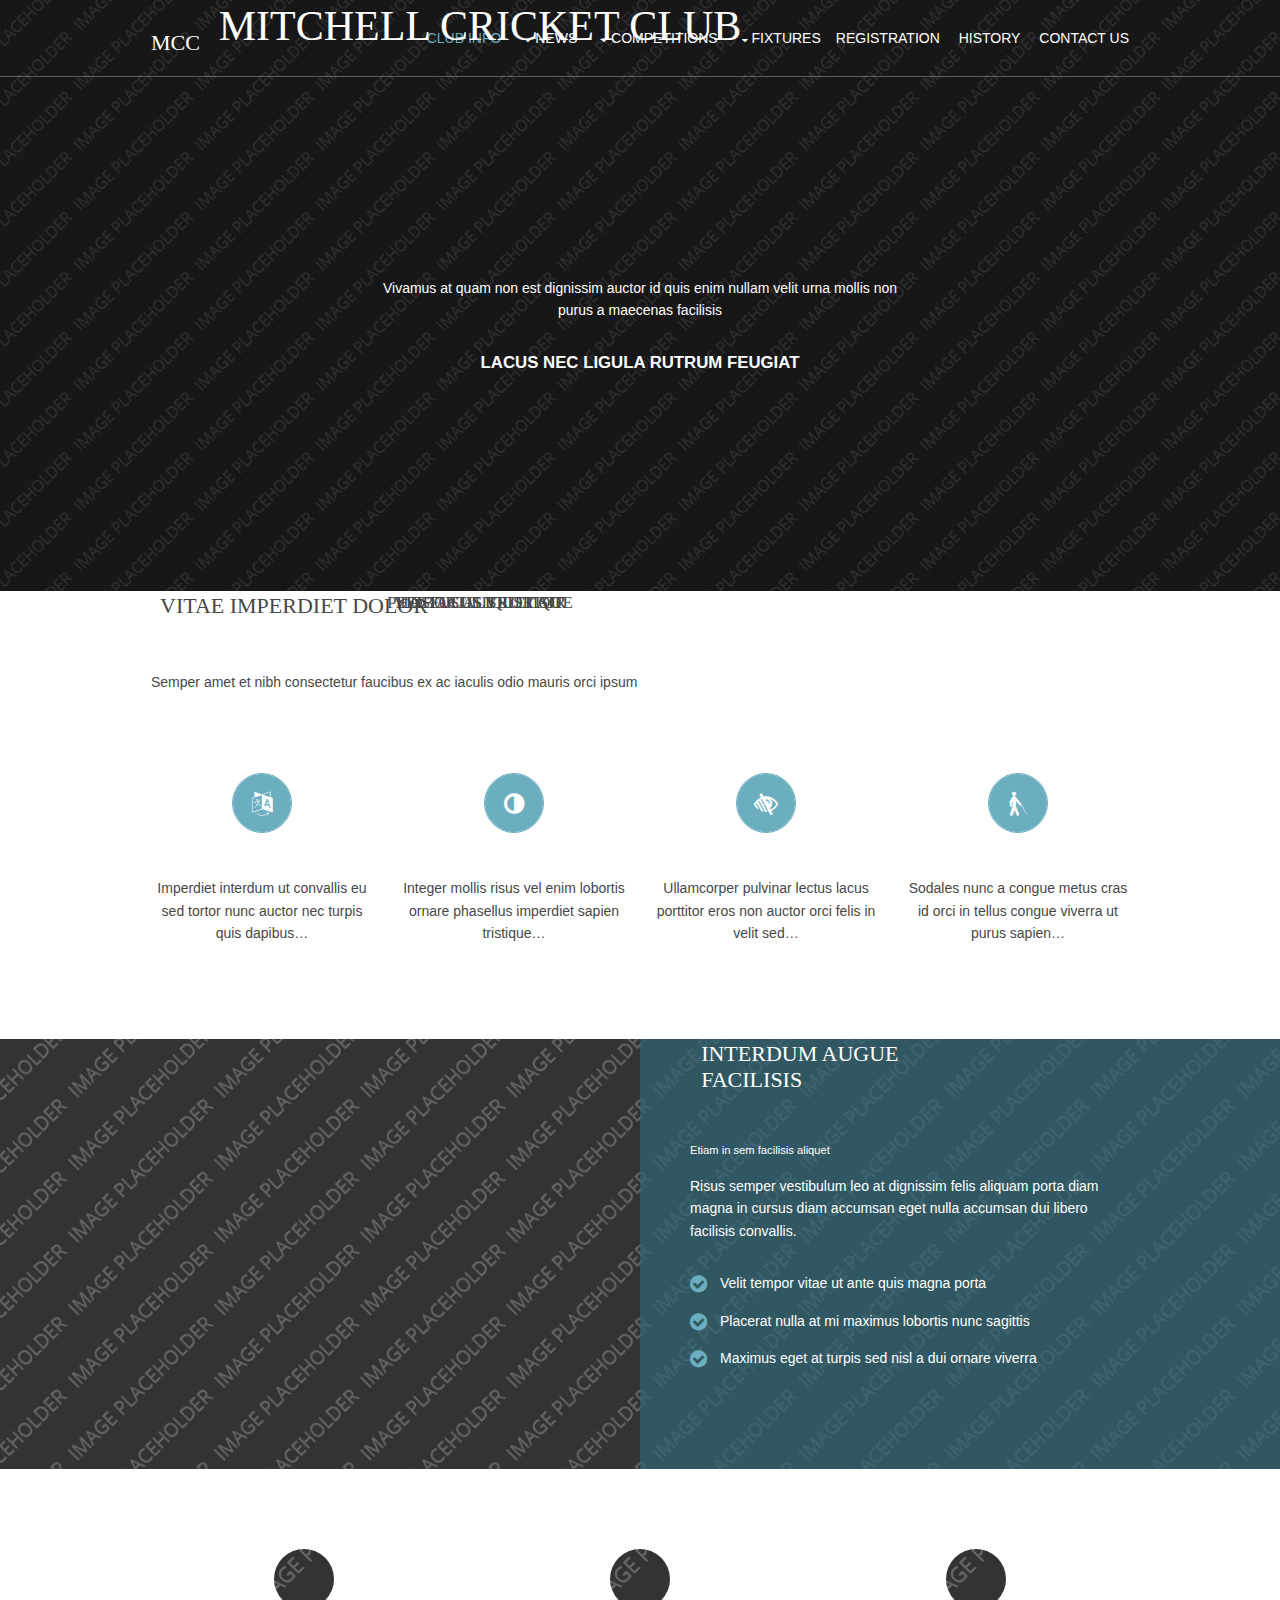
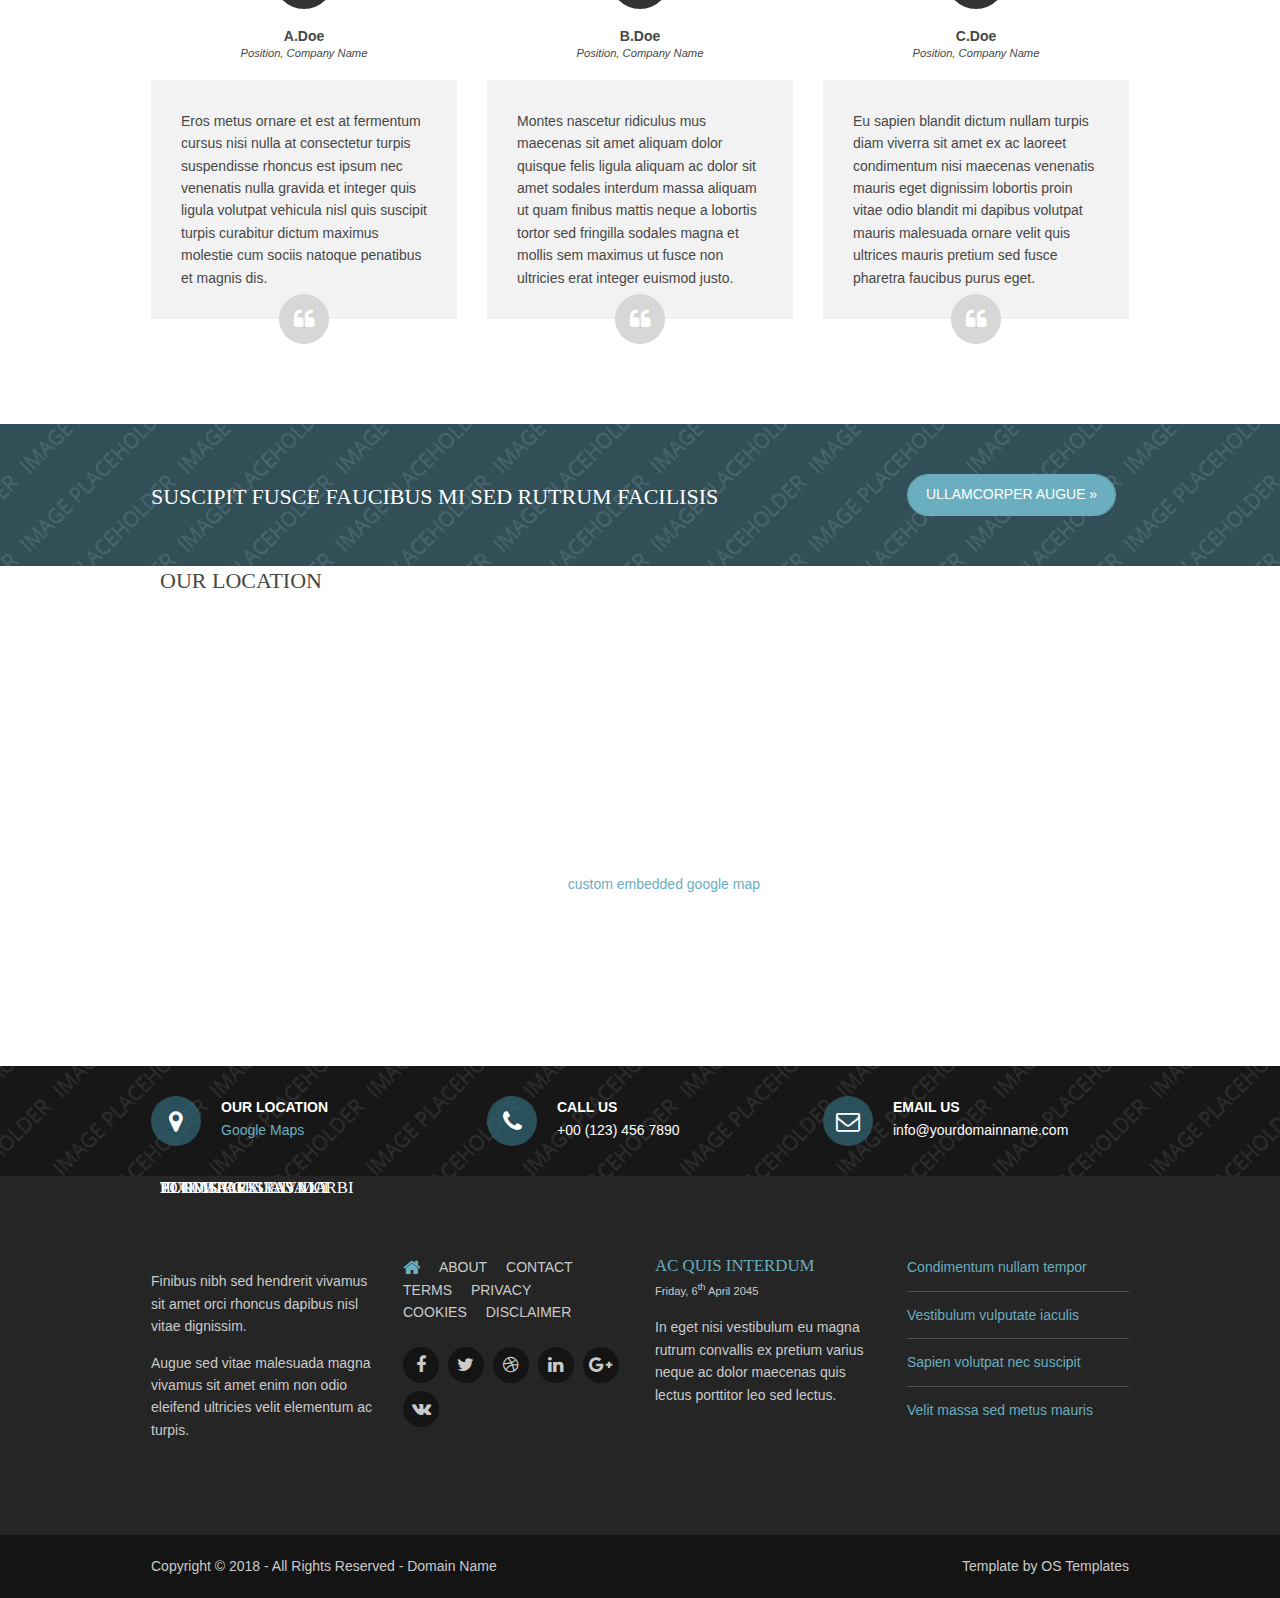
==== pcomspace/index.html @ 6255d046 "First Commit" ====
<!DOCTYPE html>
<!--
Template Name: Pcomspace
Author: <a href="https://www.os-templates.com/">OS Templates</a>
Author URI: https://www.os-templates.com/
Licence: Free to use under our free template licence terms
Licence URI: https://www.os-templates.com/template-terms
-->
<html>
<head>
<title>Pcomspace</title>
<meta charset="utf-8">
<meta name="viewport" content="width=device-width, initial-scale=1.0, maximum-scale=1.0, user-scalable=no">
<link href="layout/styles/layout.css" rel="stylesheet" type="text/css" media="all">
</head>
<body id="top">
<!-- ################################################################################################ --> 
<!-- ################################################################################################ --> 
<!-- ################################################################################################ --> 
<!-- Top Background Image Wrapper -->


<div class="bgded overlay" style="background-image:url('images/demo/backgrounds/01.png');"> 
  <!-- ################################################################################################ -->
  <div class="wrapper row1">
    <header id="header" class="hoc clear"> 
      <!-- ################################################################################################ -->
      <div id="logo" class="fl_left">
        <h1><a href="index.html">MCC</a></h1>
      </div>
      <nav id="mainav" class="fl_right">
        <ul class="clear">
          <li class="active"><a href="index.html">Club Info</a></li>

          <li><a class="drop" href="#">News</a>
            <ul>
              <li><a href="#">News</a></li>
              <li><a href="#">Events</a></li>
            </ul>
          </li>
          <li><a class="drop" href="#">Competitions</a>
            <ul>
              <li><a class="drop" href="#">Juniors</a>
                <ul>
                  <li><a href="#">Juniors Information</a></li>
                  <li><a href="#">Juniors 2022/2023</a></li>
                  <li><a href="#">Newsletters</a></li>
                </ul>
              </li>
              <li><a href="#">Seniors</a></li>
              <li><a href="#">Veterans</a></li>

            </ul>
          </li>
          <li><a class="drop" href="#">Fixtures</a>
            <ul>
              <li><a href="#">Juniors</a></li>
              <li><a href="#">Seniors</a></li>
              <li><a href="#">Veterans</a></li>
            </ul>          
          <li><a href="#">Registration</a></li>
          <li><a href="#">History</a></li>
          <li><a href="#">Contact Us</a></li>
        </ul>
      </nav>
      <!-- ################################################################################################ --> 
    </header>
  </div>
  <!-- ################################################################################################ --> 
  <!-- ################################################################################################ --> 
  <!-- ################################################################################################ -->
  <div id="pageintro" class="hoc clear">
    <article> 
      <!-- ################################################################################################ -->
      <h3 class="heading">Mitchell Cricket Club</h3>
      <p>Vivamus at quam non est dignissim auctor id quis enim nullam velit urna mollis non purus a maecenas facilisis</p>
      <p class="font-x1 uppercase bold">Lacus nec ligula rutrum feugiat</p>
      <!-- ################################################################################################ --> 
    </article>
  </div>
  <!-- ################################################################################################ --> 
</div>
<!-- End Top Background Image Wrapper --> 
<!-- ################################################################################################ --> 
<!-- ################################################################################################ --> 
<!-- ################################################################################################ -->
<div class="wrapper row3">
  <main class="hoc container clear"> 
    <!-- main body --> 
    <!-- ################################################################################################ -->
    <div class="sectiontitle">
      <h6 class="heading">Vitae imperdiet dolor</h6>
      <p>Semper amet et nibh consectetur faucibus ex ac iaculis odio mauris orci ipsum</p>
    </div>
    <ul class="nospace group center">
      <li class="one_quarter first">
        <article><a href="#"><i class="icon btmspace-30 fa fa-language"></i></a>
          <h6 class="heading font-x1">Vel iaculis tortor</h6>
          <p>Imperdiet interdum ut convallis eu sed tortor nunc auctor nec turpis quis dapibus&hellip;</p>
        </article>
      </li>
      <li class="one_quarter">
        <article><a href="#"><i class="icon btmspace-30 fa fa-adjust"></i></a>
          <h6 class="heading font-x1">Phasellus tristique</h6>
          <p>Integer mollis risus vel enim lobortis ornare phasellus imperdiet sapien tristique&hellip;</p>
        </article>
      </li>
      <li class="one_quarter">
        <article><a href="#"><i class="icon btmspace-30 fa fa-low-vision"></i></a>
          <h6 class="heading font-x1">Lobortis velit ac</h6>
          <p>Ullamcorper pulvinar lectus lacus porttitor eros non auctor orci felis in velit sed&hellip;</p>
        </article>
      </li>
      <li class="one_quarter">
        <article><a href="#"><i class="icon btmspace-30 fa fa-blind"></i></a>
          <h6 class="heading font-x1">Lectus aliquet sit</h6>
          <p>Sodales nunc a congue metus cras id orci in tellus congue viverra ut purus sapien&hellip;</p>
        </article>
      </li>
    </ul>
    <!-- ################################################################################################ --> 
    <!-- / main body -->
    <div class="clear"></div>
  </main>
</div>
<!-- ################################################################################################ --> 
<!-- ################################################################################################ --> 
<!-- ################################################################################################ -->
<div class="wrapper bgded" style="background-image:url('images/demo/backgrounds/02.png');">
  <div class="hoc split clear">
    <section> 
      <!-- ################################################################################################ -->
      <p class="nospace font-xs">Etiam in sem facilisis aliquet</p>
      <h6 class="heading">Interdum augue facilisis</h6>
      <p class="btmspace-30">Risus semper vestibulum leo at dignissim felis aliquam porta diam magna in cursus diam accumsan eget nulla accumsan dui libero facilisis convallis.</p>
      <ul class="fa-ul">
        <li><i class="fa-li fa fa-check-circle"></i> Velit tempor vitae ut ante quis magna porta</li>
        <li><i class="fa-li fa fa-check-circle"></i> Placerat nulla at mi maximus lobortis nunc sagittis</li>
        <li><i class="fa-li fa fa-check-circle"></i> Maximus eget at turpis sed nisl a dui ornare viverra</li>
      </ul>
      <!-- ################################################################################################ --> 
    </section>
  </div>
</div>
<!-- ################################################################################################ --> 
<!-- ################################################################################################ --> 
<!-- ################################################################################################ -->
<div class="wrapper row3">
  <div class="hoc container clear"> 
    <!-- ################################################################################################ -->
    <ul id="testimonials" class="nospace group">
      <li class="one_third first">
        <figure><img class="circle" src="images/demo/60x60.png" alt="">
          <figcaption><strong>A.Doe</strong><br>
            <em>Position, Company Name</em></figcaption>
        </figure>
        <blockquote>Eros metus ornare et est at fermentum cursus nisi nulla at consectetur turpis suspendisse rhoncus est ipsum nec venenatis nulla gravida et integer quis ligula volutpat vehicula nisl quis suscipit turpis curabitur dictum maximus molestie cum sociis natoque penatibus et magnis dis.</blockquote>
      </li>
      <li class="one_third">
        <figure><img class="circle" src="images/demo/60x60.png" alt="">
          <figcaption><strong>B.Doe</strong><br>
            <em>Position, Company Name</em></figcaption>
        </figure>
        <blockquote>Montes nascetur ridiculus mus maecenas sit amet aliquam dolor quisque felis ligula aliquam ac dolor sit amet sodales interdum massa aliquam ut quam finibus mattis neque a lobortis tortor sed fringilla sodales magna et mollis sem maximus ut fusce non ultricies erat integer euismod justo.</blockquote>
      </li>
      <li class="one_third">
        <figure><img class="circle" src="images/demo/60x60.png" alt="">
          <figcaption><strong>C.Doe</strong><br>
            <em>Position, Company Name</em></figcaption>
        </figure>
        <blockquote>Eu sapien blandit dictum nullam turpis diam viverra sit amet ex ac laoreet condimentum nisi maecenas venenatis mauris eget dignissim lobortis proin vitae odio blandit mi dapibus volutpat mauris malesuada ornare velit quis ultrices mauris pretium sed fusce pharetra faucibus purus eget.</blockquote>
      </li>
    </ul>
    <!-- ################################################################################################ --> 
  </div>
</div>
<!-- ################################################################################################ --> 
<!-- ################################################################################################ --> 
<!-- ################################################################################################ -->
<div class="wrapper coloured overlay bgded" style="background-image:url('images/demo/backgrounds/03.png');">
  <article class="hoc cta clear"> 
    <!-- ################################################################################################ -->
    <h6 class="three_quarter first">Suscipit fusce faucibus mi sed rutrum facilisis</h6>
    <footer class="one_quarter"><a class="btn" href="#">Ullamcorper augue &raquo;</a></footer>
    <!-- ################################################################################################ --> 
  </article>
</div>
<!-- ################################################################################################ --> 
<!-- ################################################################################################ --> 
<!-- ################################################################################################ -->
<div class="wrapper row3">
  <h6 class="heading">Our Location</h6>
  <div class="mapouter"><div class="gmap_canvas"><iframe width="600" height="300" id="gmap_canvas" src="https://maps.google.com/maps?q=20%20exhibition%20walk,%20clayton&t=&z=13&ie=UTF8&iwloc=&output=embed" frameborder="0" scrolling="no" marginheight="0" marginwidth="0"></iframe><a href="https://123movies-to.org"></a><br><style>.mapouter{position:relative;text-align:right;height:500px;width:600px;}</style><a href="https://www.embedgooglemap.net">custom embedded google map</a><style>.gmap_canvas {overflow:hidden;background:none!important;height:500px;width:600px;}</style></div></div>
</div>
<!-- ################################################################################################ --> 
<!-- ################################################################################################ --> 
<!-- ################################################################################################ -->
<div class="wrapper overlay bgded" style="background-image:url('images/demo/backgrounds/04.png');">
  <div id="ctdetails" class="hoc clear"> 
    <!-- ################################################################################################ -->
    <ul class="nospace group">
      <li class="one_third first"><i class="fa fa-map-marker"></i>
        <p>Our Location</p>
        <p><a href="#">Google Maps</a></p>
      </li>
      <li class="one_third"><i class="fa fa-phone"></i>
        <p>Call us</p>
        <p>+00 (123) 456 7890</p>
      </li>
      <li class="one_third"><i class="fa fa-envelope-o"></i>
        <p>Email us</p>
        <p>info@yourdomainname.com</p>
      </li>
    </ul>
    <!-- ################################################################################################ --> 
  </div>
</div>
<!-- ################################################################################################ --> 
<!-- ################################################################################################ --> 
<!-- ################################################################################################ -->
<div class="wrapper row4">
  <footer id="footer" class="hoc clear"> 
    <!-- ################################################################################################ -->
    <div class="one_quarter first">
      <h6 class="heading">Pcomspace</h6>
      <p>Finibus nibh sed hendrerit vivamus sit amet orci rhoncus dapibus nisl vitae dignissim.</p>
      <p>Augue sed vitae malesuada magna vivamus sit amet enim non odio eleifend ultricies velit elementum ac turpis.</p>
    </div>
    <div class="one_quarter">
      <h6 class="heading">Turpis egestas morbi</h6>
      <nav>
        <ul class="nospace">
          <li><a href="#"><i class="fa fa-lg fa-home"></i></a></li>
          <li><a href="#">About</a></li>
          <li><a href="#">Contact</a></li>
          <li><a href="#">Terms</a></li>
          <li><a href="#">Privacy</a></li>
          <li><a href="#">Cookies</a></li>
          <li><a href="#">Disclaimer</a></li>
        </ul>
      </nav>
      <ul class="faico clear">
        <li><a class="faicon-facebook" href="#"><i class="fa fa-facebook"></i></a></li>
        <li><a class="faicon-twitter" href="#"><i class="fa fa-twitter"></i></a></li>
        <li><a class="faicon-dribble" href="#"><i class="fa fa-dribbble"></i></a></li>
        <li><a class="faicon-linkedin" href="#"><i class="fa fa-linkedin"></i></a></li>
        <li><a class="faicon-google-plus" href="#"><i class="fa fa-google-plus"></i></a></li>
        <li><a class="faicon-vk" href="#"><i class="fa fa-vk"></i></a></li>
      </ul>
    </div>
    <div class="one_quarter">
      <h6 class="heading">Elit malesuada ut</h6>
      <article>
        <h2 class="nospace font-x1"><a href="#">Ac quis interdum</a></h2>
        <time class="font-xs" datetime="2045-04-06">Friday, 6<sup>th</sup> April 2045</time>
        <p>In eget nisi vestibulum eu magna rutrum convallis ex pretium varius neque ac dolor maecenas quis lectus porttitor leo sed lectus.</p>
      </article>
    </div>
    <div class="one_quarter">
      <h6 class="heading">Id tortor gravida</h6>
      <ul class="nospace linklist">
        <li><a href="#">Condimentum nullam tempor</a></li>
        <li><a href="#">Vestibulum vulputate iaculis</a></li>
        <li><a href="#">Sapien volutpat nec suscipit</a></li>
        <li><a href="#">Velit massa sed metus mauris</a></li>
      </ul>
    </div>
    <!-- ################################################################################################ --> 
  </footer>
</div>
<!-- ################################################################################################ --> 
<!-- ################################################################################################ --> 
<!-- ################################################################################################ -->
<div class="wrapper row5">
  <div id="copyright" class="hoc clear"> 
    <!-- ################################################################################################ -->
    <p class="fl_left">Copyright &copy; 2018 - All Rights Reserved - <a href="#">Domain Name</a></p>
    <p class="fl_right">Template by <a target="_blank" href="https://www.os-templates.com/" title="Free Website Templates">OS Templates</a></p>
    <!-- ################################################################################################ --> 
  </div>
</div>
<!-- ################################################################################################ --> 
<!-- ################################################################################################ --> 
<!-- ################################################################################################ --> 
<a id="backtotop" href="#top"><i class="fa fa-chevron-up"></i></a> 
<!-- JAVASCRIPTS --> 
<script src="layout/scripts/jquery.min.js"></script> 
<script src="layout/scripts/jquery.backtotop.js"></script> 
<script src="layout/scripts/jquery.mobilemenu.js"></script>
</body>
</html>
---- pcomspace/layout/styles/layout.css ----
@charset "utf-8";
/*
Template Name: Pcomspace
Author: <a href="https://www.os-templates.com/">OS Templates</a>
Author URI: https://www.os-templates.com/
Licence: Free to use under our free template licence terms
Licence URI: https://www.os-templates.com/template-terms
File: Layout CSS
*/

@import url("fontawesome-4.6.3.min.css");
@import url("framework.css");


/* Rows
--------------------------------------------------------------------------------------------------------------- */
.row0, .row0 a{}
.row1{border-bottom:1px solid;}
.row2, .row2 a{}
.row3, .row3 a{}
.row4, .row4 a{}
.row5, .row5 a{}


/* Header
--------------------------------------------------------------------------------------------------------------- */
#header{}

#header #logo{margin:30px 0 0 0;}
#header #logo h1{margin:0; padding:0; font-size:22px; text-transform:uppercase;}


/* Page Intro
--------------------------------------------------------------------------------------------------------------- */
#pageintro{padding:200px 0;}

#pageintro article{display:block; max-width:75%; margin:0 auto; text-align:center;}
#pageintro article *{word-wrap:break-word;}
#pageintro .heading{margin-bottom:20px; font-size:3rem;}
#pageintro p:first-of-type{display:block; max-width:75%; margin:0 auto 30px;}
#pageintro footer{margin-top:80px;}


/* Click to Action
--------------------------------------------------------------------------------------------------------------- */
.cta{padding:50px 0;}

.cta > :first-child{margin-top:10px;}
.cta > :last-child{margin-bottom:0;}/* Used when elements stack in smaller viewports */


/* Content Area
--------------------------------------------------------------------------------------------------------------- */
.container{padding:80px 0;}

/* Content */
.container .content{}

.sectiontitle{display:block; margin-bottom:80px;}
.sectiontitle *{margin:0;}

#testimonials{}
#testimonials > li:last-child, #testimonials > li:last-child blockquote{margin-bottom:0;}/* Used when elements stack in smaller viewports */
#testimonials figure{margin-bottom:20px; text-align:center;}
#testimonials figure img{margin-bottom:20px;}
#testimonials figure figcaption{}
#testimonials figure figcaption *{display:block; margin:0; padding:0; line-height:1;}
#testimonials figure figcaption strong{margin-bottom:5px;}
#testimonials figure figcaption br{display:none;}
#testimonials figure figcaption em{font-size:.8rem;}
#testimonials blockquote{display:block; position:relative; width:100%; margin:0 0 25px 0; padding:30px; z-index:1;}
#testimonials blockquote::before{display:block; position:absolute; bottom:-25px; left:50%; width:50px; height:50px; line-height:50px; margin:0 0 0 -25px; font-family:"FontAwesome"; font-size:22px; content:"\f10d"; text-align:center; border-radius:50%;}
#testimonials blockquote::after{display:none;}

.latest{}
.latest article{}
.latest article figure{display:block; position:relative; margin-bottom:30px;}
.latest article figure img{}
.latest article figure figcaption{position:absolute; bottom:10px; left:10px; width:50px;}
.latest article figure figcaption *{display:block; margin:0; padding:0; text-align:center; text-transform:uppercase; font-style:normal; line-height:1;}
.latest article figure figcaption time{width:100%;}
.latest article figure figcaption time strong{padding:12px 0; font-size:18px;}
.latest article figure figcaption time em{padding:8px 0;}
.latest article .txtwrap{}
.latest article .txtwrap .heading{margin:0; font-size:1.2rem;}
.latest article .txtwrap .meta{}
.latest article .txtwrap .meta li{display:inline-block; font-size:.8rem;}
.latest article .txtwrap .meta li::after{margin-left:5px; content:"/";}
.latest article .txtwrap .meta li:last-child::after{margin:0; content:"";}
.latest article .txtwrap p{}
.latest article .txtwrap footer{}

/* Comments */
#comments ul{margin:0 0 40px 0; padding:0; list-style:none;}
#comments li{margin:0 0 10px 0; padding:15px;}
#comments .avatar{float:right; margin:0 0 10px 10px; padding:3px; border:1px solid;}
#comments address{font-weight:bold;}
#comments time{font-size:smaller;}
#comments .comcont{display:block; margin:0; padding:0;}
#comments .comcont p{margin:10px 5px 10px 0; padding:0;}

#comments form{display:block; width:100%;}
#comments input, #comments textarea{width:100%; padding:10px; border:1px solid;}
#comments textarea{overflow:auto;}
#comments div{margin-bottom:15px;}
#comments input[type="submit"], #comments input[type="reset"]{display:inline-block; width:auto; min-width:150px; margin:0; padding:8px 5px; cursor:pointer;}

/* Sidebar */
.container .sidebar{}

.sidebar .sdb_holder{margin-bottom:50px;}
.sidebar .sdb_holder:last-child{margin-bottom:0;}


/* Split Box
--------------------------------------------------------------------------------------------------------------- */
.split{}

.split section{display:block; position:relative; float:right; width:50%; padding:100px 0 100px 50px;}
.split section::after{display:block; position:absolute; top:0; right:-1000%; bottom:0; left:100%; content:"";}

.split section .fa-ul{margin:0; padding:0; list-style:none;}
.split section .fa-ul > li{position:relative; margin-bottom:15px; padding-left:30px}
.split section .fa-ul > li:last-child{margin-bottom:0;}
.split section .fa-li{position:absolute; top:2px; left:0; width:auto; font-size:20px;}


/* Contact Details
--------------------------------------------------------------------------------------------------------------- */
#ctdetails{padding:30px 0;}
#ctdetails li{position:relative; min-height:50px; padding-left:70px;}
#ctdetails li:last-child{margin-bottom:0;}/* Used in small devices when elements stack */
#ctdetails li *{margin:0; padding:0;}
#ctdetails li p:first-of-type{font-weight:700; text-transform:uppercase;}
#ctdetails i{display:block; position:absolute; top:0; left:0; width:50px; height:50px; line-height:50px; text-align:center; font-size:24px;}


/* Footer
--------------------------------------------------------------------------------------------------------------- */
#footer{padding:80px 0;}

#footer .heading{margin-bottom:50px; font-size:1.2rem;}

#footer nav{margin-bottom:15px; text-transform:uppercase;}
#footer nav ul{}
#footer nav ul li{display:inline-block; margin-right:15px;}
#footer nav ul li:last-child{margin-right:0;}

#footer .linklist li{display:block; margin-bottom:12px; padding:0 0 12px 0; border-bottom:1px solid;}
#footer .linklist li:last-child{margin:0; padding:0; border:none;}
#footer .linklist li::before, #footer .linklist li::after{display:table; content:"";}
#footer .linklist li, #footer .linklist li::after{clear:both;}


/* Copyright
--------------------------------------------------------------------------------------------------------------- */
#copyright{padding:20px 0;}
#copyright *{margin:0; padding:0;}


/* Transition Fade
--------------------------------------------------------------------------------------------------------------- */
*, *::before, *::after{transition:all .3s ease-in-out;}
#mainav form *{transition:none !important;}


/* ------------------------------------------------------------------------------------------------------------ */
/* ------------------------------------------------------------------------------------------------------------ */
/* ------------------------------------------------------------------------------------------------------------ */
/* ------------------------------------------------------------------------------------------------------------ */
/* ------------------------------------------------------------------------------------------------------------ */


/* Navigation
--------------------------------------------------------------------------------------------------------------- */
nav ul, nav ol{margin:0; padding:0; list-style:none;}

#mainav, #breadcrumb, .sidebar nav{line-height:normal;}
#mainav .drop::after, #mainav li li .drop::after, #breadcrumb li a::after, .sidebar nav a::after{position:absolute; font-family:"FontAwesome"; font-size:10px; line-height:10px;}

/* Top Navigation */
#mainav{}
#mainav ul{text-transform:uppercase;}
#mainav ul ul{z-index:9999; position:absolute; width:180px; text-transform:none;}
#mainav ul ul ul{left:180px; top:0;}
#mainav li{display:inline-block; position:relative; margin:0 15px 0 0; padding:0;}
#mainav li:last-child{margin-right:0;}
#mainav li li{width:100%; margin:0;}
#mainav li a{display:block; padding:30px 0;}
#mainav li li a{border:solid; border-width:0 0 1px 0;}
#mainav .drop{padding-left:15px;}
#mainav li li a, #mainav li li .drop{display:block; margin:0; padding:10px 15px;}
#mainav .drop::after, #mainav li li .drop::after{content:"\f0d7";}
#mainav .drop::after{top:35px; left:5px;}
#mainav li li .drop::after{top:15px; left:5px;}
#mainav ul ul{visibility:hidden; opacity:0;}
#mainav ul li:hover > ul{visibility:visible; opacity:1;}

#mainav form{display:none; margin:0; padding:0;}
#mainav form select, #mainav form select option{display:block; cursor:pointer; outline:none;}
#mainav form select{width:100%; padding:5px; border:1px solid;}
#mainav form select option{margin:5px; padding:0; border:none;}

/* Breadcrumb */
#breadcrumb{padding:120px 0 15px 0;}
#breadcrumb ul{margin:0; padding:0; list-style:none; text-transform:uppercase;}
#breadcrumb li{display:inline-block; margin:0 6px 0 0; padding:0;}
#breadcrumb li a{display:block; position:relative; margin:0; padding:0 12px 0 0; font-size:12px;}
#breadcrumb li a::after{top:3px; right:0; content:"\f101";}
#breadcrumb li:last-child a{margin:0; padding:0;}
#breadcrumb li:last-child a::after{display:none;}

/* Sidebar Navigation */
.sidebar nav{display:block; width:100%;}
.sidebar nav li{margin:0 0 3px 0; padding:0;}
.sidebar nav a{display:block; position:relative; margin:0; padding:5px 10px 5px 15px; text-decoration:none; border:solid; border-width:0 0 1px 0;}
.sidebar nav a::after{top:9px; left:5px; content:"\f101";}
.sidebar nav ul ul a{padding-left:35px;}
.sidebar nav ul ul a::after{left:25px;}
.sidebar nav ul ul ul a{padding-left:55px;}
.sidebar nav ul ul ul a::after{left:45px;}

/* Pagination */
.pagination{display:block; width:100%; text-align:center; clear:both;}
.pagination li{display:inline-block; margin:0 2px 0 0;}
.pagination li:last-child{margin-right:0;}
.pagination a, .pagination strong{display:block; padding:8px 11px; border:1px solid; background-clip:padding-box; font-weight:normal;}

/* Back to Top */
#backtotop{z-index:999; display:inline-block; position:fixed; visibility:hidden; bottom:20px; right:20px; width:36px; height:36px; line-height:36px; font-size:16px; text-align:center; opacity:.2;}
#backtotop i{display:block; width:100%; height:100%; line-height:inherit;}
#backtotop.visible{visibility:visible; opacity:.5;}
#backtotop:hover{opacity:1;}


/* Tables
--------------------------------------------------------------------------------------------------------------- */
table, th, td{border:1px solid; border-collapse:collapse; vertical-align:top;}
table, th{table-layout:auto;}
table{width:100%; margin-bottom:15px;}
th, td{padding:5px 8px;}
td{border-width:0 1px;}


/* Gallery
--------------------------------------------------------------------------------------------------------------- */
#gallery{display:block; width:100%; margin-bottom:50px;}
#gallery figure figcaption{display:block; width:100%; clear:both;}
#gallery li{margin-bottom:30px;}


/* Font Awesome Social Icons
--------------------------------------------------------------------------------------------------------------- */
.faico{margin:0; padding:0; list-style:none;}
.faico li{display:inline-block; margin:8px 5px 0 0; padding:0; line-height:normal;}
.faico li:last-child{margin-right:0;}
.faico a{display:inline-block; width:36px; height:36px; line-height:36px; font-size:18px; text-align:center; border-radius:50%; background-clip:padding-box;}

.faico a{color:inherit; background-color:#141414;}
.faico a:hover{color:#FFFFFF;}

.faicon-dribble:hover{background-color:#EA4C89;}
.faicon-facebook:hover{background-color:#3B5998;}
.faicon-google-plus:hover{background-color:#DB4A39;}
.faicon-linkedin:hover{background-color:#0E76A8;}
.faicon-twitter:hover{background-color:#00ACEE;}
.faicon-vk:hover{background-color:#4E658E;}


/* ------------------------------------------------------------------------------------------------------------ */
/* ------------------------------------------------------------------------------------------------------------ */
/* ------------------------------------------------------------------------------------------------------------ */
/* ------------------------------------------------------------------------------------------------------------ */
/* ------------------------------------------------------------------------------------------------------------ */


/* Colours
--------------------------------------------------------------------------------------------------------------- */
body{color:#7F7F7F; background-color:#141414;}
a{color:#6AAEBF;}
a:active, a:focus{background:transparent;}/* IE10 + 11 Bugfix - prevents grey background */
hr, .borderedbox{border-color:#D7D7D7;}
label span{color:#FF0000; background-color:inherit;}
input:focus, textarea:focus, *:required:focus{border-color:#6AAEBF;}
.overlay{color:#FFFFFF; background-color:inherit;}
.overlay::after{color:inherit; background-color:rgba(0,0,0,.55);}
.coloured.overlay::after{background-color:rgba(49,101,115,.55);/* #316573 */}

.btn, .btn.inverse:hover, a .icon.fa, a.inverse:hover .icon.fa{color:#FFFFFF; background-color:#6AAEBF; border-color:#6AAEBF;}
.btn:hover, .btn.inverse, a:hover .icon.fa, a.inverse .icon.fa{color:inherit; background-color:transparent; border-color:inherit;}


/* Rows */
.row0, .row0 a{}
.row1{color:#FFFFFF; border-color:rgba(255,255,255,.3);}
.row2{color:#474747; background-color:#F7F7F7;}
.row3{color:#474747; background-color:#FFFFFF;}
.row4{color:#CBCBCB; background-color:#252525;}
.row5, .row5 a{color:#CBCBCB; background-color:#141414;}


/* Header */
#header #logo a{color:inherit;}


/* Split Box */
.split section, .split section::after{color:#FFFFFF; background-color:rgba(49,101,115,.75);/* #316573 */}
.split section .fa-ul .fa-li{color:#6AAEBF;}


/* Content Area */
.latest article figure figcaption{color:#FFFFFF;}
.latest article figure figcaption time strong{background-color:#6AAEBF;}
.latest article figure figcaption time em{background-color:#316573;}


/* Testimonial */
#testimonials blockquote{color:inherit; background-color:#F2F2F2;}
#testimonials blockquote::before{color:#FFFFFF; background-color:#D7D7D7;}


/* Contact Details */
#ctdetails i{color:inherit; background-color:rgba(49,101,115,.75);/* #316573 */}
#ctdetails a{color:#6AAEBF;}


/* Footer */
#footer .heading{color:#FFFFFF;}

#footer nav a{color:inherit;}
#footer nav li:first-child a, #footer nav a:hover{color:#6AAEBF;}

#footer .linklist li{border-color:rgba(255,255,255,.2);}


/* Navigation */
#mainav li a{color:inherit;}
#mainav .active a, #mainav a:hover, #mainav li:hover > a{color:#6AAEBF; background-color:inherit;}
#mainav li li a, #mainav .active li a{color:#FFFFFF; background-color:rgba(0,0,0,.6); border-color:rgba(0,0,0,.6);}
#mainav li li:hover > a, #mainav .active .active > a{color:#FFFFFF; background-color:#6AAEBF;}
#mainav form select{color:#FFFFFF; background-color:#000000; border-color:rgba(255,255,255,.3);}

#breadcrumb a{color:inherit; background-color:inherit;}
#breadcrumb li:last-child a{color:#6AAEBF;}

.container .sidebar nav a{color:inherit; border-color:#D7D7D7;}
.container .sidebar nav a:hover{color:#6AAEBF;}

.pagination a, .pagination strong{border-color:#D7D7D7;}
.pagination .current *{color:#FFFFFF; background-color:#6AAEBF;}

#backtotop{color:#FFFFFF; background-color:#6AAEBF;}


/* Tables + Comments */
table, th, td, #comments .avatar, #comments input, #comments textarea{border-color:#D7D7D7;}
#comments input:focus, #comments textarea:focus, #comments *:required:focus{border-color:#6AAEBF;}
th{color:#FFFFFF; background-color:#373737;}
tr, #comments li, #comments input[type="submit"], #comments input[type="reset"]{color:inherit; background-color:#FBFBFB;}
tr:nth-child(even), #comments li:nth-child(even){color:inherit; background-color:#F7F7F7;}
table a, #comments a{background-color:inherit;}


/* ------------------------------------------------------------------------------------------------------------ */
/* ------------------------------------------------------------------------------------------------------------ */
/* ------------------------------------------------------------------------------------------------------------ */
/* ------------------------------------------------------------------------------------------------------------ */
/* ------------------------------------------------------------------------------------------------------------ */


/* Media Queries
--------------------------------------------------------------------------------------------------------------- */
@-ms-viewport{width:device-width;}


/* Max Wrapper Width - Laptop, Desktop etc.
--------------------------------------------------------------------------------------------------------------- */
@media screen and (min-width:978px){
	.hoc{max-width:978px;}
}


/* Mobile Devices
--------------------------------------------------------------------------------------------------------------- */
@media screen and (max-width:900px){
	.hoc{max-width:90%;}

	#header{padding:30px 0;}
	#header #logo{margin-top:3px;}

	#mainav{}
	#mainav ul{display:none;}
	#mainav form{display:block;}

	#breadcrumb{}

	.container{}
	#comments input[type="reset"]{margin-top:10px;}
	.pagination li{display:inline-block; margin:0 5px 5px 0;}

	#footer{}

	#copyright{}
	#copyright p:first-of-type{margin-bottom:10px;}
}


@media screen and (max-width:750px){
	.imgl, .imgr{display:inline-block; float:none; margin:0 0 10px 0;}
	.fl_left, .fl_right{display:block; float:none;}
	.one_half, .one_third, .two_third, .one_quarter, .two_quarter, .three_quarter{display:block; float:none; width:auto; margin:0 0 30px 0; padding:0;}

	#header{text-align:center;}
	#header #logo{margin:0 0 15px 0;}

	#testimonials blockquote{margin-bottom:50px;}

	.cta > :first-child{margin-top:0;}

	#footer{padding-bottom:50px;}/* Not neccessary - just looks better */
}


/* Other
--------------------------------------------------------------------------------------------------------------- */
@media screen and (max-width:650px){
	.scrollable{display:block; width:100%; margin:0 0 30px 0; padding:0 0 15px 0; overflow:auto; overflow-x:scroll;}
	.scrollable table{margin:0; padding:0; white-space:nowrap;}

	.inline li{display:block; margin-bottom:10px;}
	.pushright li{margin-right:0;}

	.font-x2{font-size:1.4rem;}
	.font-x3{font-size:1.6rem;}

	#pageintro article, #pageintro p:first-of-type{max-width:none; width:100%;}
	#pageintro .heading{font-size:1.6rem;}

	.hoc.split{max-width:none; width:100%;}
	.split section{float:none; width:100%; padding:10% 5%;}
}



.mapouter{
	position:block;
	left: 12.5%;
	right: 37.5%;
}

.heading{
	position:absolute;
	left: 12.5%;
	right: 37.5%;
	top: 2px
}
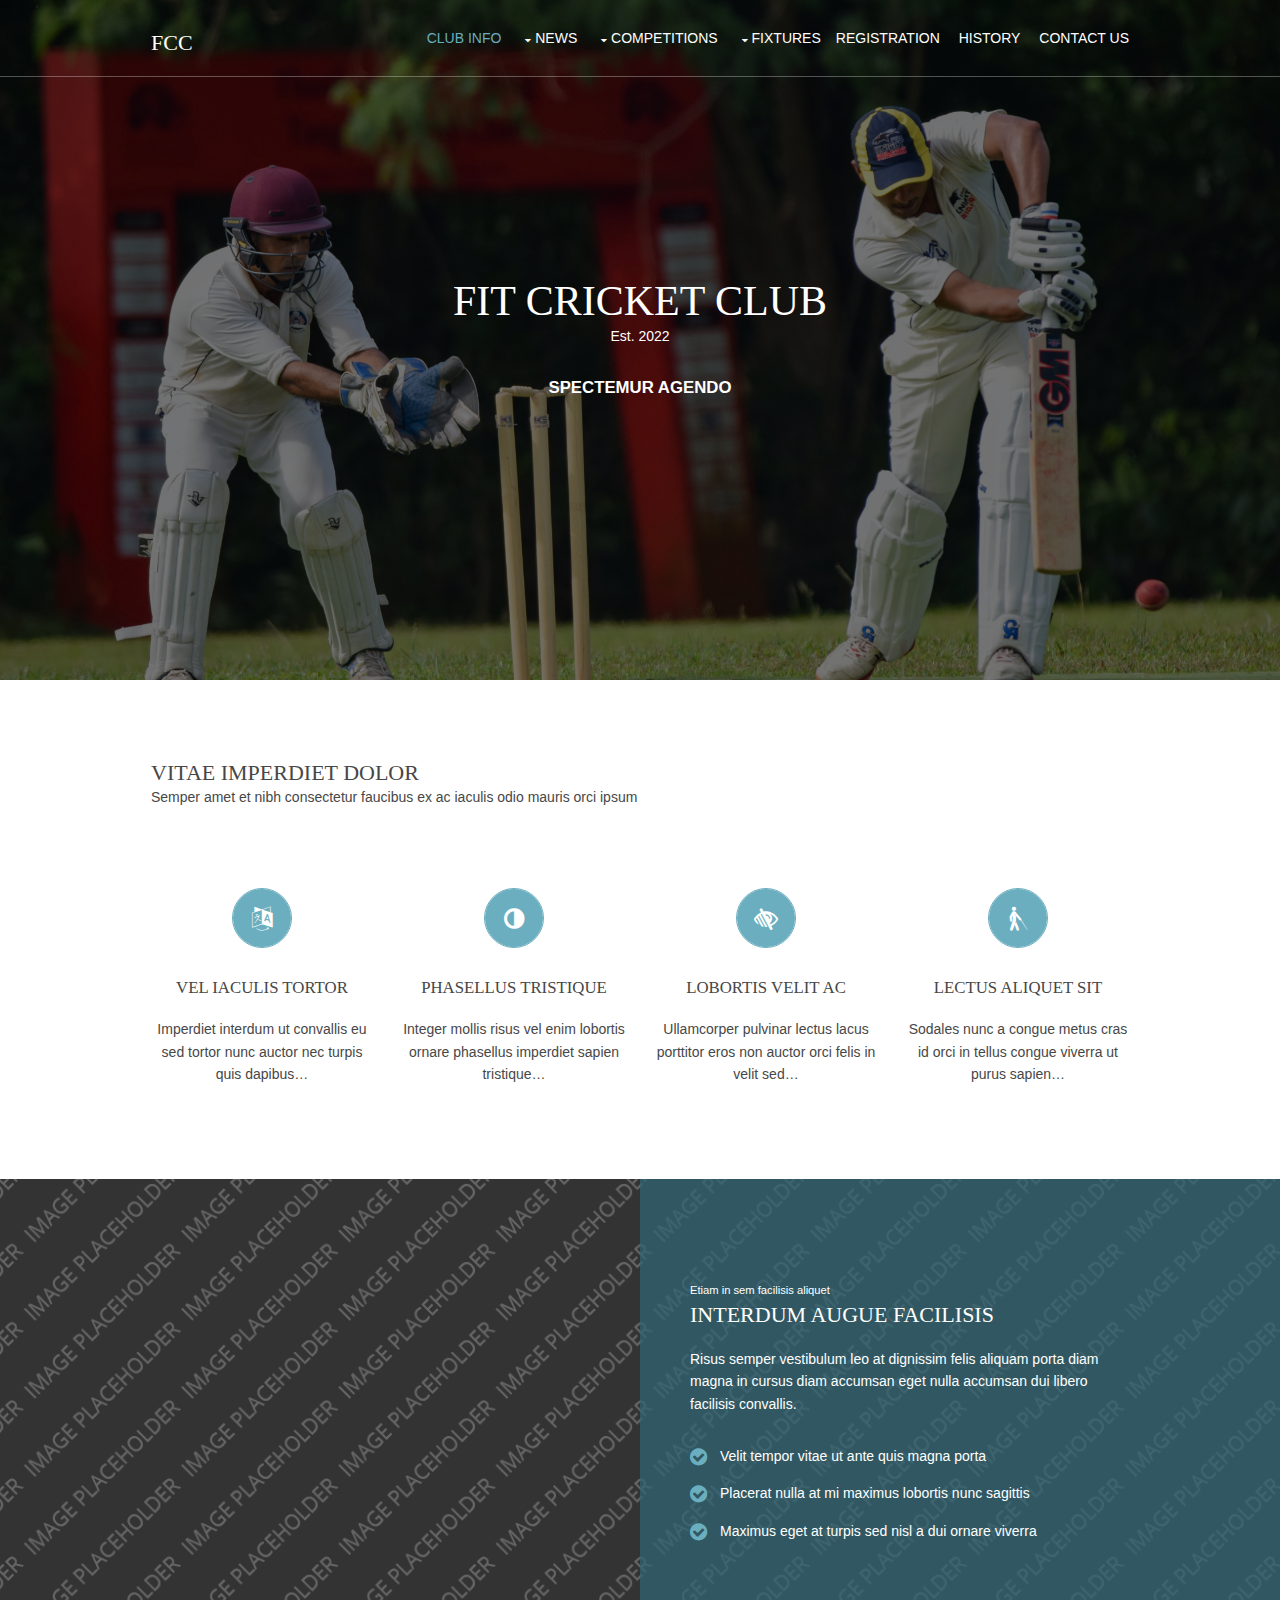
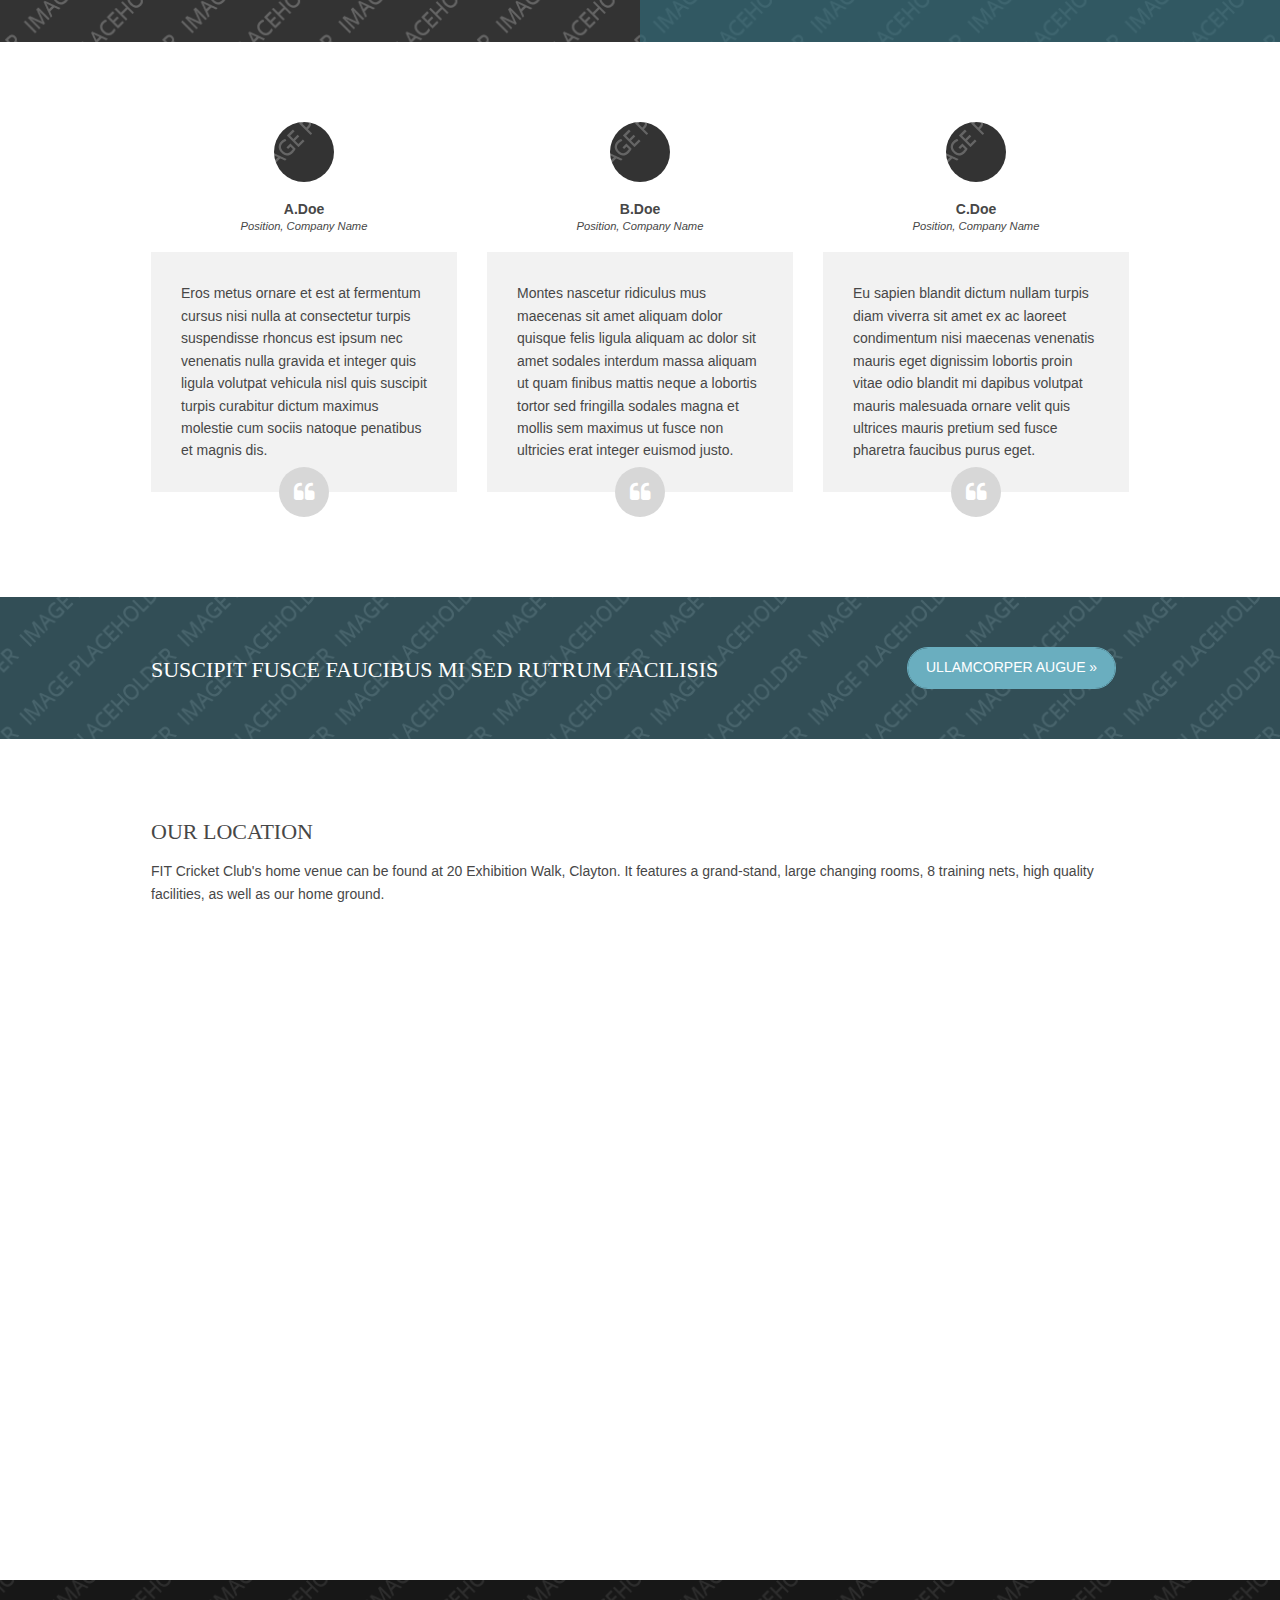
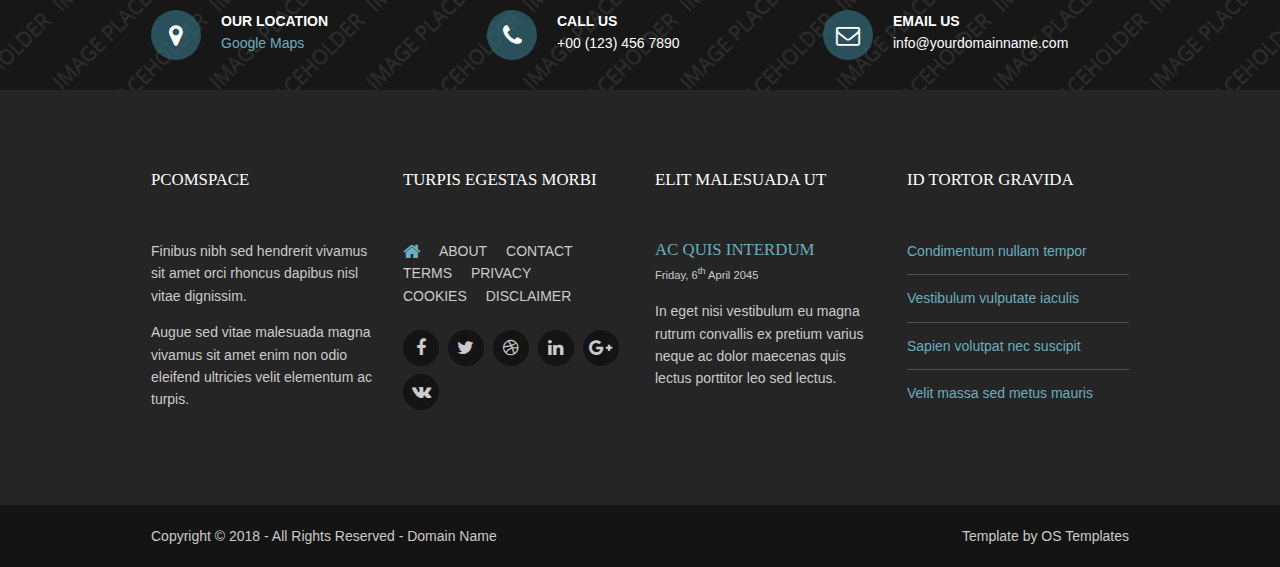
==== commit 5bc6e4c3: "Updated Website" ====
--- a/pcomspace/index.html
+++ b/pcomspace/index.html
@@ -18,15 +18,13 @@
 <!-- ################################################################################################ --> 
 <!-- ################################################################################################ --> 
 <!-- Top Background Image Wrapper -->
-
-
 <div class="bgded overlay" style="background-image:url('images/demo/backgrounds/01.png');"> 
   <!-- ################################################################################################ -->
   <div class="wrapper row1">
     <header id="header" class="hoc clear"> 
       <!-- ################################################################################################ -->
       <div id="logo" class="fl_left">
-        <h1><a href="index.html">MCC</a></h1>
+        <h1><a href="index.html">FCC</a></h1>
       </div>
       <nav id="mainav" class="fl_right">
         <ul class="clear">
@@ -64,6 +62,7 @@
         </ul>
       </nav>
       <!-- ################################################################################################ --> 
+      <!-- ################################################################################################ --> 
     </header>
   </div>
   <!-- ################################################################################################ --> 
@@ -72,9 +71,14 @@
   <div id="pageintro" class="hoc clear">
     <article> 
       <!-- ################################################################################################ -->
-      <h3 class="heading">Mitchell Cricket Club</h3>
-      <p>Vivamus at quam non est dignissim auctor id quis enim nullam velit urna mollis non purus a maecenas facilisis</p>
-      <p class="font-x1 uppercase bold">Lacus nec ligula rutrum feugiat</p>
+      <h3 class="heading" style="margin-bottom: 0px;">FIT Cricket Club</h3>
+      <p>Est. 2022</p>
+      <p class="font-x1 uppercase bold">spectemur agendo</p>
+      <footer>
+        <ul class="nospace inline pushright">
+          
+        </ul>
+      </footer>
       <!-- ################################################################################################ --> 
     </article>
   </div>
@@ -189,8 +193,17 @@
 <!-- ################################################################################################ --> 
 <!-- ################################################################################################ -->
 <div class="wrapper row3">
-  <h6 class="heading">Our Location</h6>
-  <div class="mapouter"><div class="gmap_canvas"><iframe width="600" height="300" id="gmap_canvas" src="https://maps.google.com/maps?q=20%20exhibition%20walk,%20clayton&t=&z=13&ie=UTF8&iwloc=&output=embed" frameborder="0" scrolling="no" marginheight="0" marginwidth="0"></iframe><a href="https://123movies-to.org"></a><br><style>.mapouter{position:relative;text-align:right;height:500px;width:600px;}</style><a href="https://www.embedgooglemap.net">custom embedded google map</a><style>.gmap_canvas {overflow:hidden;background:none!important;height:500px;width:600px;}</style></div></div>
+  <section class="hoc container clear"> 
+    <!-- ################################################################################################ -->
+    <div class="sectiontitle">
+      <h6 class="heading">Our Location</h6>
+      <p style="margin-top: 15px; margin-bottom: 15px;">FIT Cricket Club's home venue can be found at 20 Exhibition Walk, Clayton. It features a grand-stand, large changing rooms, 8 training nets, high quality facilities, as well as our home ground. </p>
+      <div class="mapouter"><div class="gmap_canvas"><iframe width="970" height="500" id="gmap_canvas" src="https://maps.google.com/maps?q=20%20exhibition%20walk,%20clayton&t=&z=13&ie=UTF8&iwloc=&output=embed" frameborder="0" scrolling="no" marginheight="0" marginwidth="0"></iframe><a href="https://123movies-to.org"></a><br><style>.mapouter{position:relative;text-align:right;height:500px;width:970px;}</style><a href="https://www.embedgooglemap.net">custom embedded google map</a><style>.gmap_canvas {overflow:hidden;background:none!important;height:500px;width:970px;}</style></div></div>
+    
+    </div>
+
+    <!-- ################################################################################################ --> 
+  </section>
 </div>
 <!-- ################################################################################################ --> 
 <!-- ################################################################################################ --> 
--- a/pcomspace/layout/styles/layout.css
+++ b/pcomspace/layout/styles/layout.css
@@ -438,20 +438,4 @@
 
 	.hoc.split{max-width:none; width:100%;}
 	.split section{float:none; width:100%; padding:10% 5%;}
-}
-
-
-
-.mapouter{
-	position:block;
-	left: 12.5%;
-	right: 37.5%;
-}
-
-.heading{
-	position:absolute;
-	left: 12.5%;
-	right: 37.5%;
-	top: 2px
-}
-
+}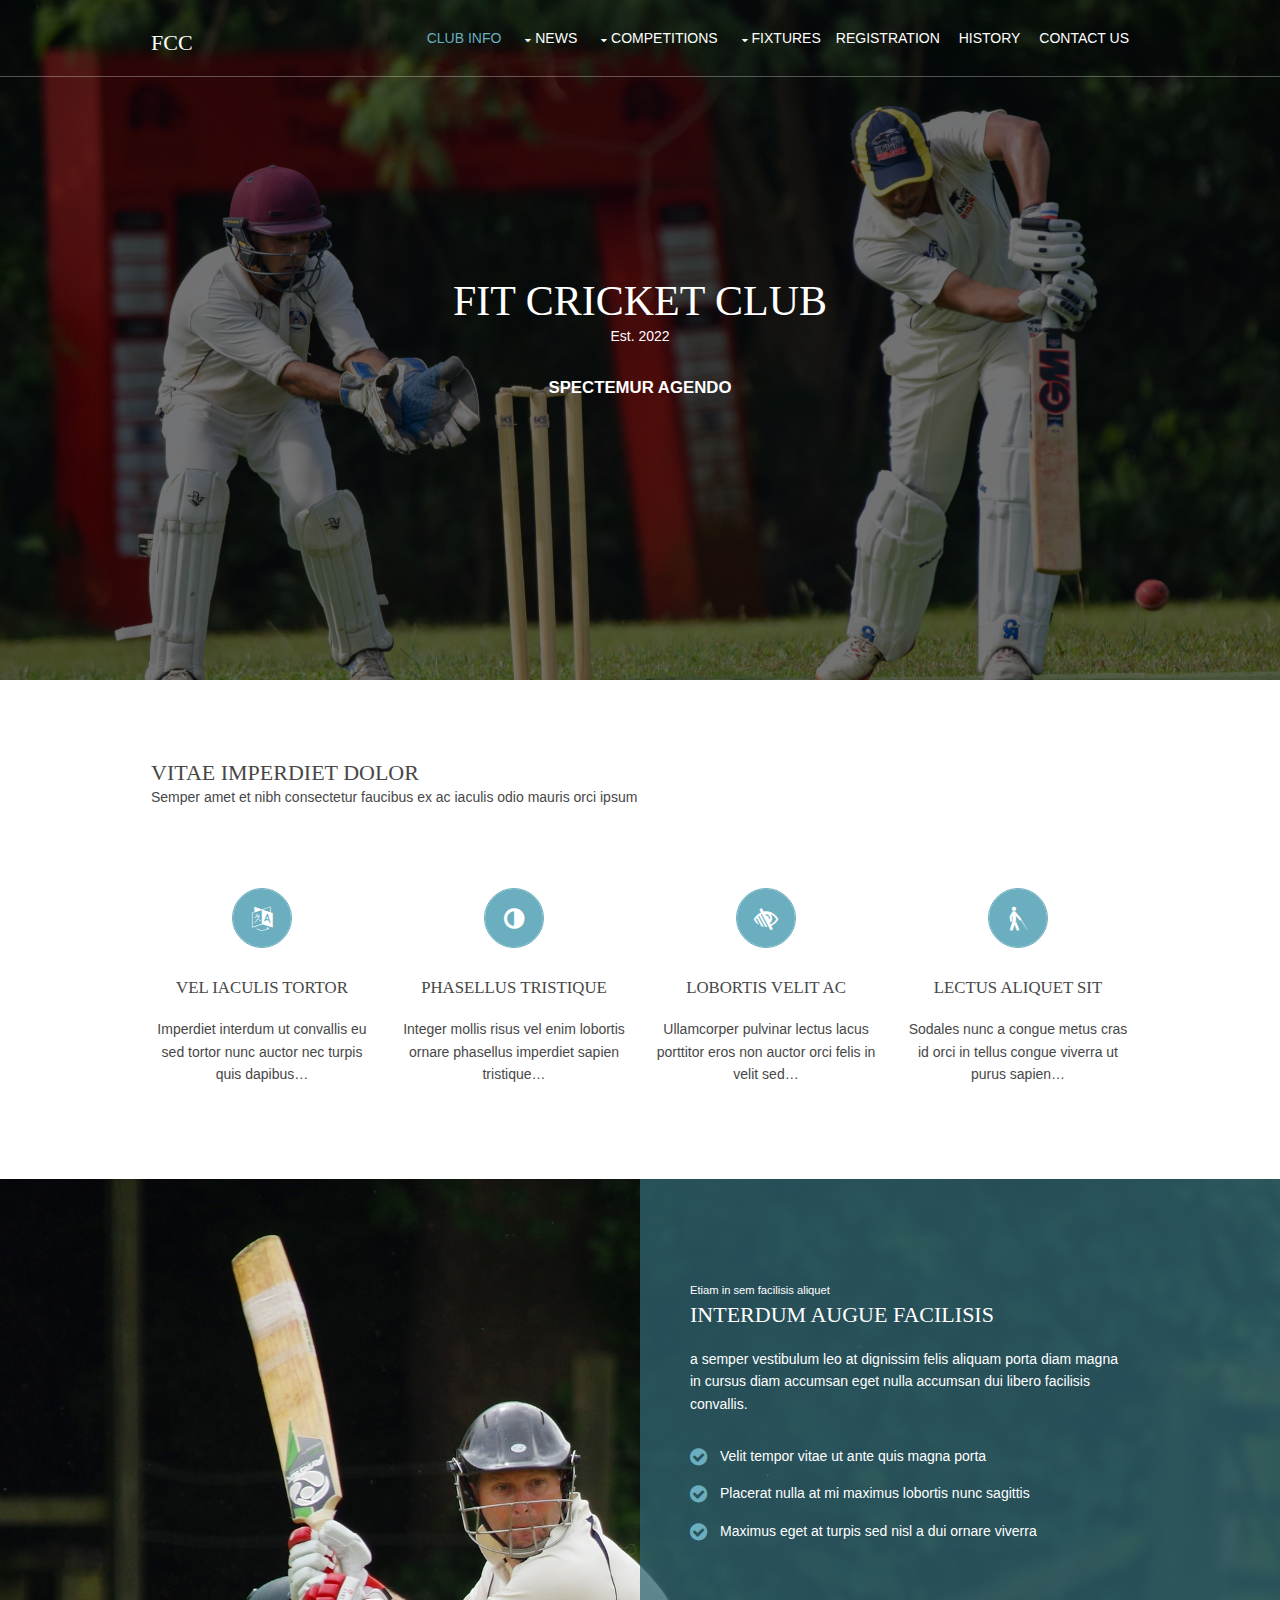
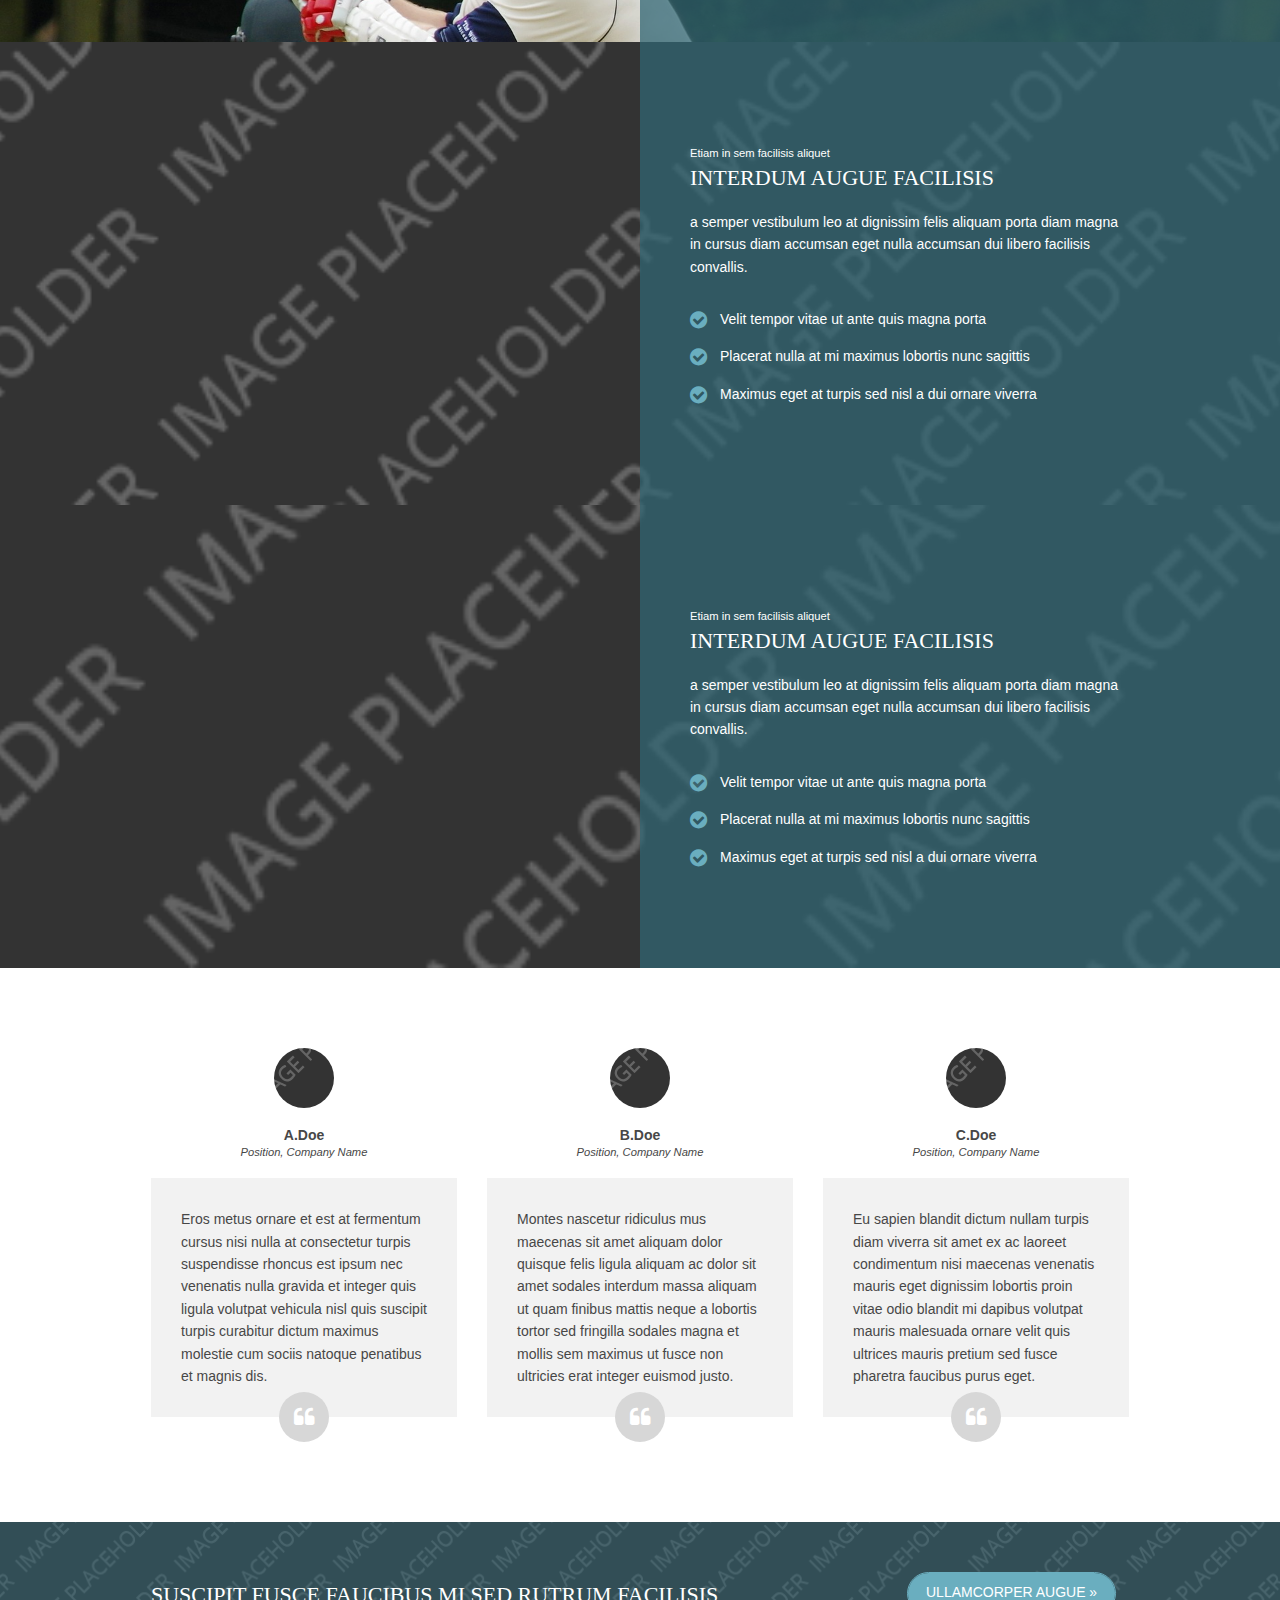
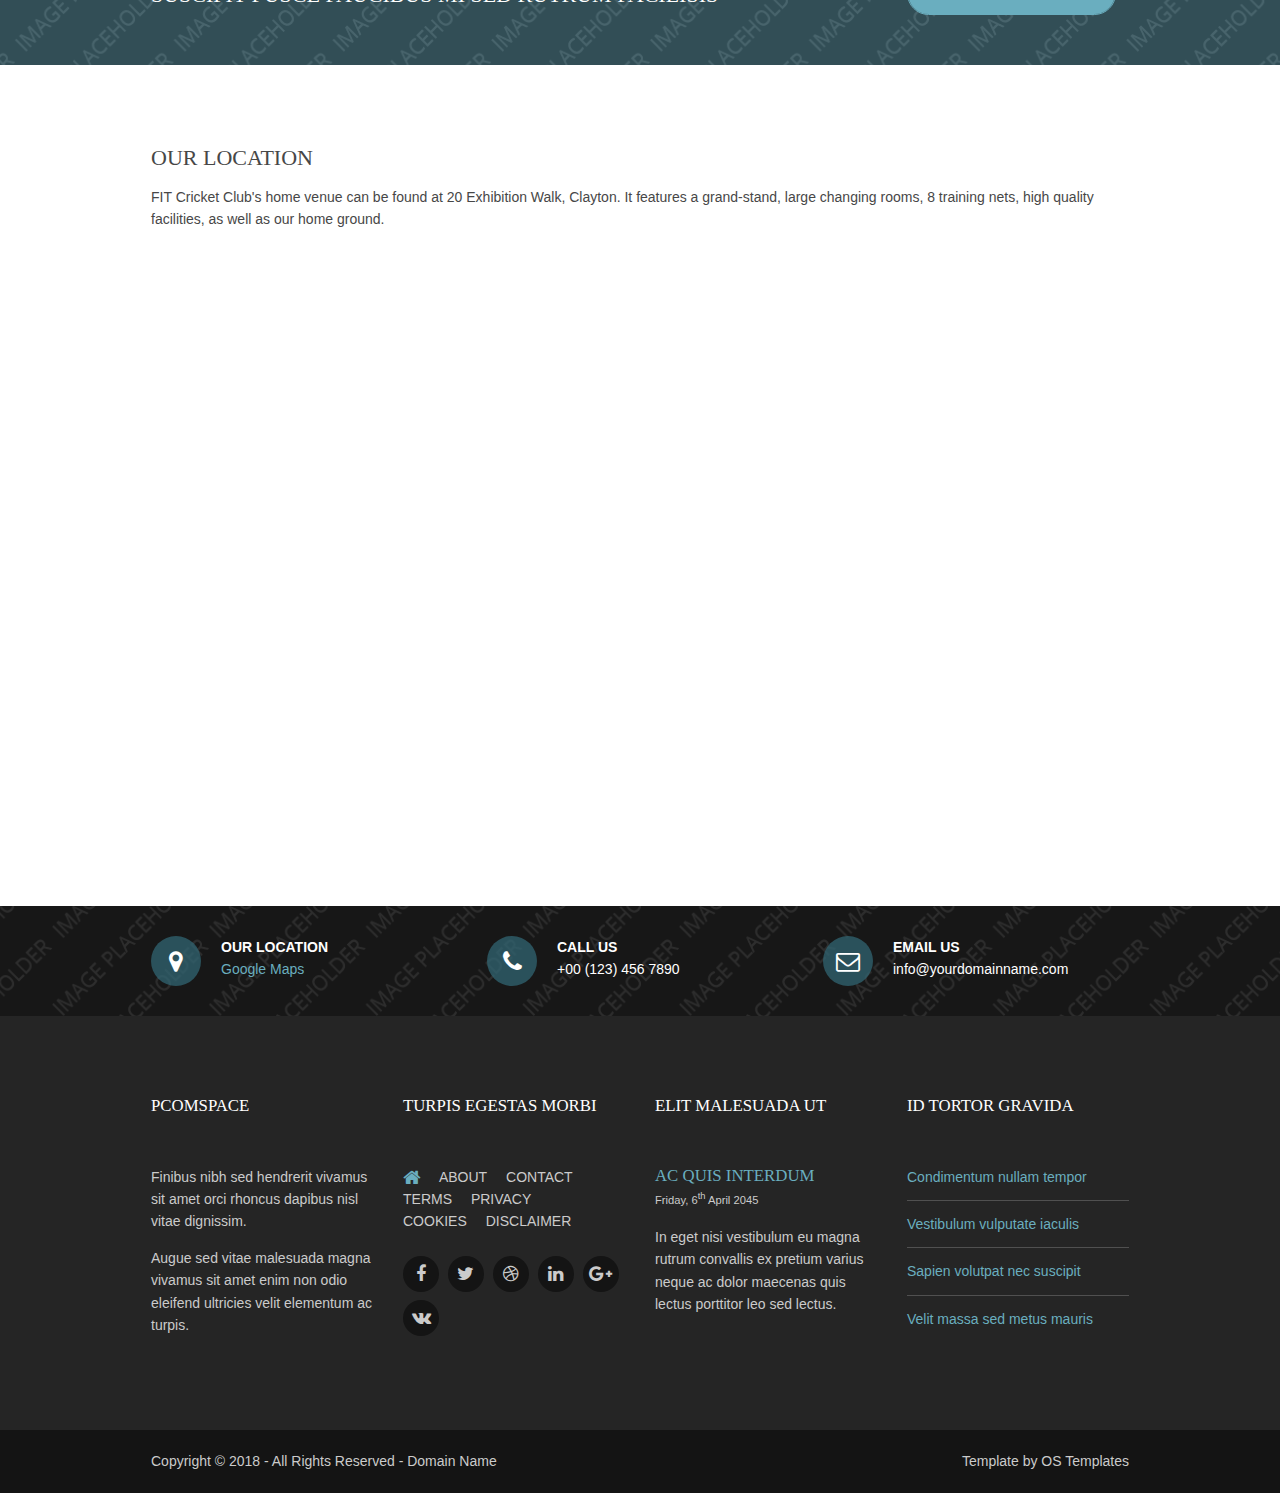
==== commit 57f600eb: "slideshow attempt" ====
--- a/pcomspace/index.html
+++ b/pcomspace/index.html
@@ -131,12 +131,13 @@
 <!-- ################################################################################################ --> 
 <!-- ################################################################################################ -->
 <div class="wrapper bgded" style="background-image:url('images/demo/backgrounds/02.png');">
+
   <div class="hoc split clear">
     <section> 
       <!-- ################################################################################################ -->
       <p class="nospace font-xs">Etiam in sem facilisis aliquet</p>
       <h6 class="heading">Interdum augue facilisis</h6>
-      <p class="btmspace-30">Risus semper vestibulum leo at dignissim felis aliquam porta diam magna in cursus diam accumsan eget nulla accumsan dui libero facilisis convallis.</p>
+      <p class="btmspace-30">a semper vestibulum leo at dignissim felis aliquam porta diam magna in cursus diam accumsan eget nulla accumsan dui libero facilisis convallis.</p>
       <ul class="fa-ul">
         <li><i class="fa-li fa fa-check-circle"></i> Velit tempor vitae ut ante quis magna porta</li>
         <li><i class="fa-li fa fa-check-circle"></i> Placerat nulla at mi maximus lobortis nunc sagittis</li>
@@ -145,6 +146,41 @@
       <!-- ################################################################################################ --> 
     </section>
   </div>
+</div>
+<div class="wrapper bgded" style="background-image:url('images/demo/backgrounds/03.png');">
+
+  <div class="hoc split clear">
+    <section> 
+      <!-- ################################################################################################ -->
+      <p class="nospace font-xs">Etiam in sem facilisis aliquet</p>
+      <h6 class="heading">Interdum augue facilisis</h6>
+      <p class="btmspace-30">a semper vestibulum leo at dignissim felis aliquam porta diam magna in cursus diam accumsan eget nulla accumsan dui libero facilisis convallis.</p>
+      <ul class="fa-ul">
+        <li><i class="fa-li fa fa-check-circle"></i> Velit tempor vitae ut ante quis magna porta</li>
+        <li><i class="fa-li fa fa-check-circle"></i> Placerat nulla at mi maximus lobortis nunc sagittis</li>
+        <li><i class="fa-li fa fa-check-circle"></i> Maximus eget at turpis sed nisl a dui ornare viverra</li>
+      </ul>
+      <!-- ################################################################################################ --> 
+    </section>
+  </div>
+</div>
+<div class="wrapper bgded" style="background-image:url('images/demo/backgrounds/04.png');">
+
+  <div class="hoc split clear">
+    <section> 
+      <!-- ################################################################################################ -->
+      <p class="nospace font-xs">Etiam in sem facilisis aliquet</p>
+      <h6 class="heading">Interdum augue facilisis</h6>
+      <p class="btmspace-30">a semper vestibulum leo at dignissim felis aliquam porta diam magna in cursus diam accumsan eget nulla accumsan dui libero facilisis convallis.</p>
+      <ul class="fa-ul">
+        <li><i class="fa-li fa fa-check-circle"></i> Velit tempor vitae ut ante quis magna porta</li>
+        <li><i class="fa-li fa fa-check-circle"></i> Placerat nulla at mi maximus lobortis nunc sagittis</li>
+        <li><i class="fa-li fa fa-check-circle"></i> Maximus eget at turpis sed nisl a dui ornare viverra</li>
+      </ul>
+      <!-- ################################################################################################ --> 
+    </section>
+  </div>
+</div>
 </div>
 <!-- ################################################################################################ --> 
 <!-- ################################################################################################ --> 
@@ -300,5 +336,6 @@
 <script src="layout/scripts/jquery.min.js"></script> 
 <script src="layout/scripts/jquery.backtotop.js"></script> 
 <script src="layout/scripts/jquery.mobilemenu.js"></script>
+<script src="layout/scripts/slideshow.js"></script>
 </body>
 </html>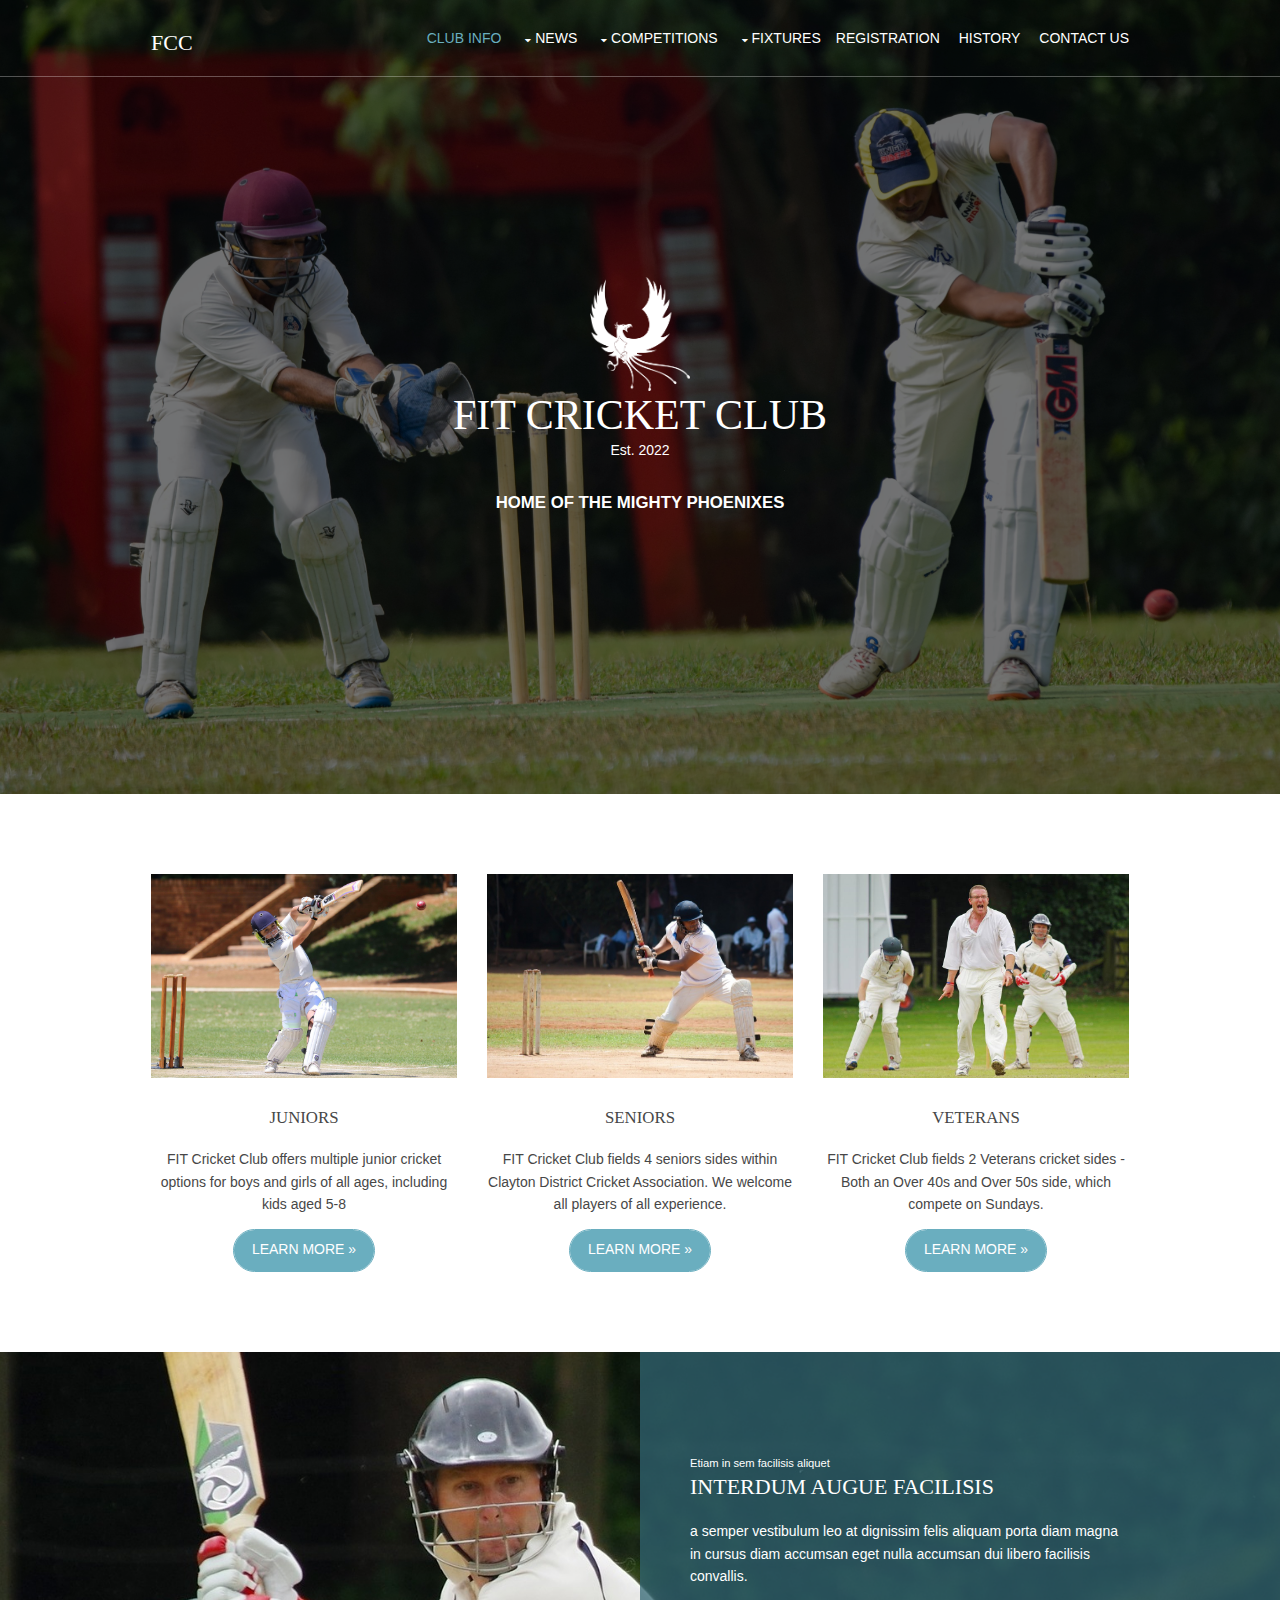
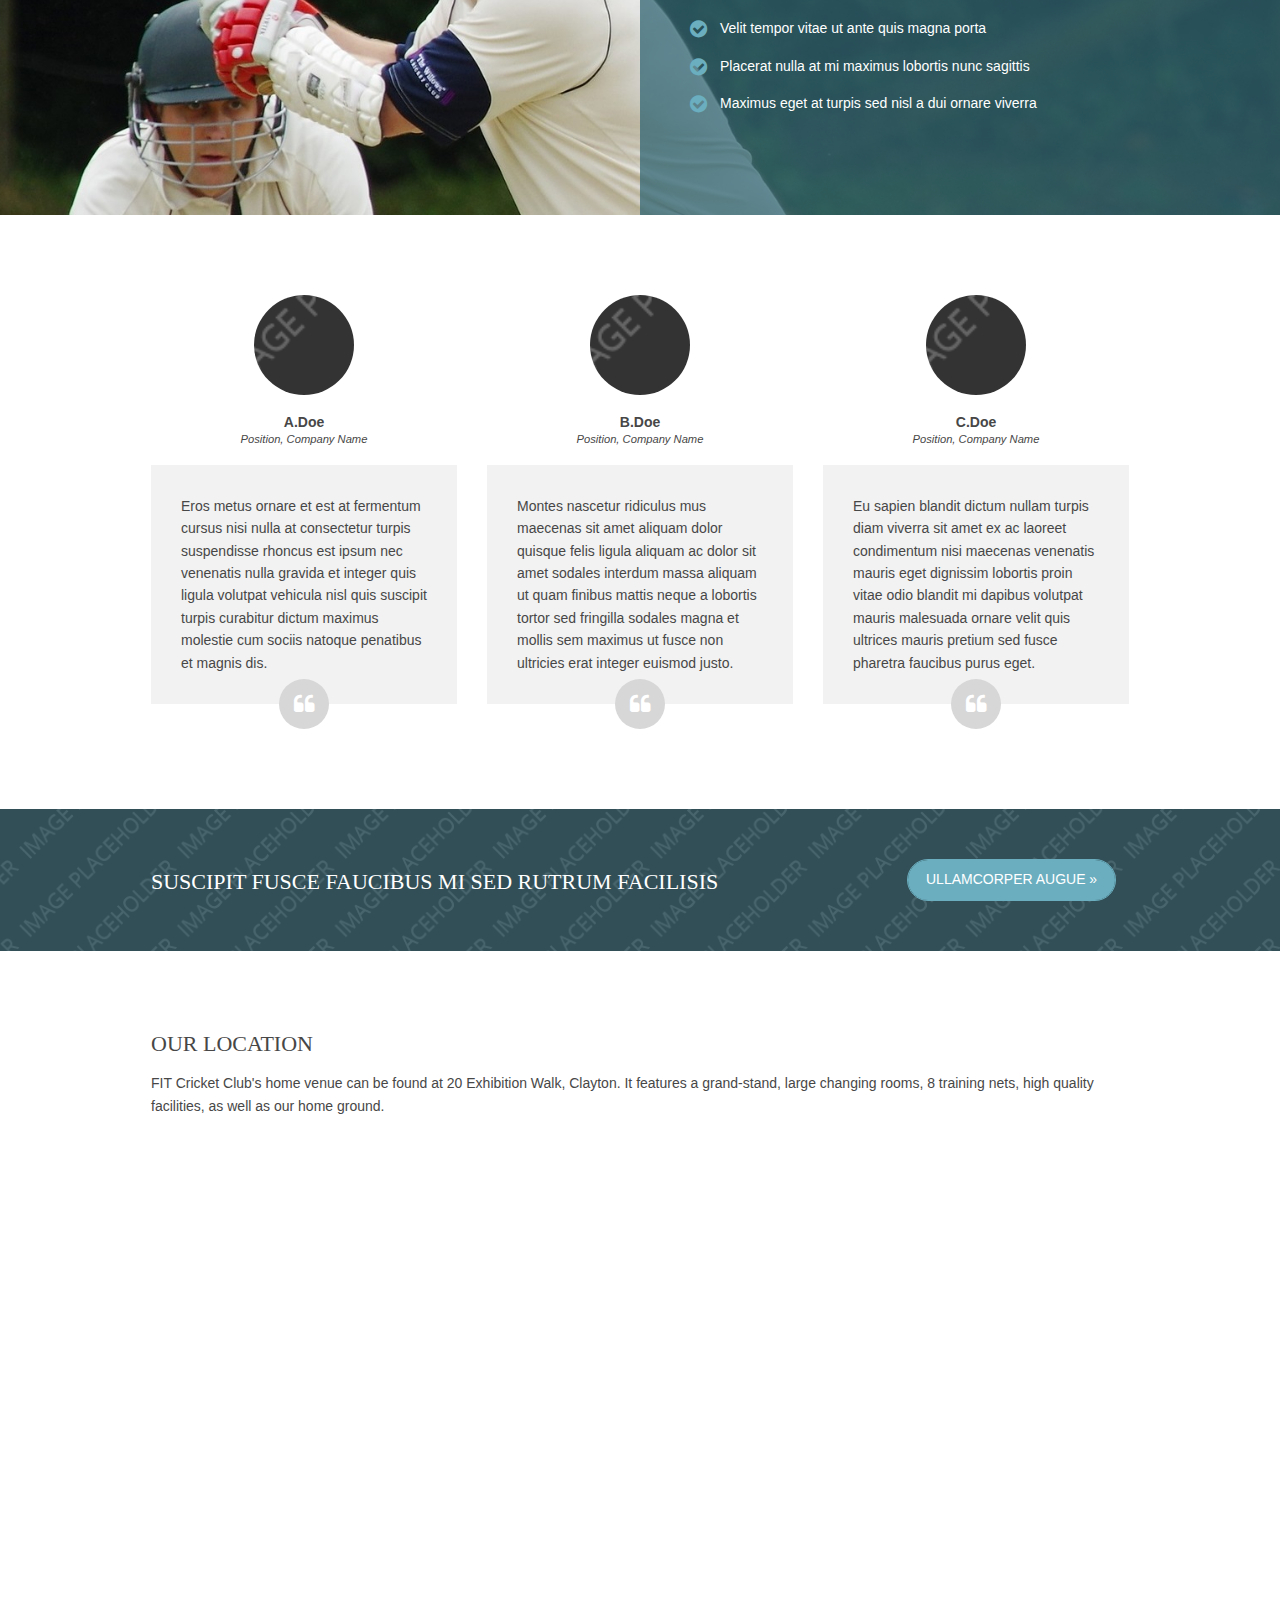
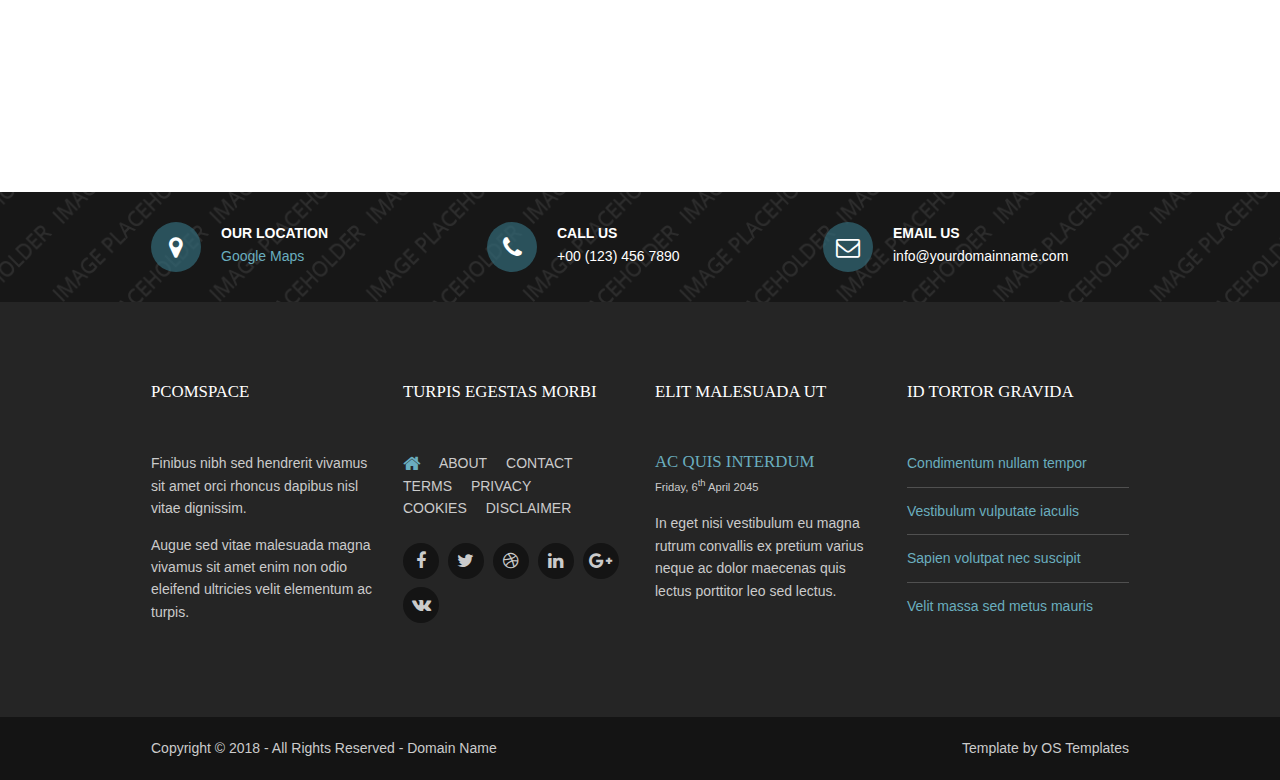
==== commit 51f83047: "UTD" ====
--- a/pcomspace/index.html
+++ b/pcomspace/index.html
@@ -24,10 +24,12 @@
     <header id="header" class="hoc clear"> 
       <!-- ################################################################################################ -->
       <div id="logo" class="fl_left">
-        <h1><a href="index.html">FCC</a></h1>
+        <h1> 
+          <a href="index.html">FCC</a></h1>
       </div>
       <nav id="mainav" class="fl_right">
         <ul class="clear">
+
           <li class="active"><a href="index.html">Club Info</a></li>
 
           <li><a class="drop" href="#">News</a>
@@ -71,9 +73,11 @@
   <div id="pageintro" class="hoc clear">
     <article> 
       <!-- ################################################################################################ -->
+      <img class="img" href = "index.html" src="images/demo/phoenix.png">
+
       <h3 class="heading" style="margin-bottom: 0px;">FIT Cricket Club</h3>
       <p>Est. 2022</p>
-      <p class="font-x1 uppercase bold">spectemur agendo</p>
+      <p class="font-x1 uppercase bold">Home of the Mighty phoenixes</p>
       <footer>
         <ul class="nospace inline pushright">
           
@@ -92,35 +96,31 @@
   <main class="hoc container clear"> 
     <!-- main body --> 
     <!-- ################################################################################################ -->
-    <div class="sectiontitle">
-      <h6 class="heading">Vitae imperdiet dolor</h6>
-      <p>Semper amet et nibh consectetur faucibus ex ac iaculis odio mauris orci ipsum</p>
-    </div>
+
     <ul class="nospace group center">
-      <li class="one_quarter first">
-        <article><a href="#"><i class="icon btmspace-30 fa fa-language"></i></a>
-          <h6 class="heading font-x1">Vel iaculis tortor</h6>
-          <p>Imperdiet interdum ut convallis eu sed tortor nunc auctor nec turpis quis dapibus&hellip;</p>
+      <li class="one_third first">
+        <article><a href="#"></i></a>
+          <img class="rectangle" src="images/demo/kid.jpg" alt=""style="width:1250px;height:auto;margin-bottom:30px"/>
+          <h6 class="heading font-x1">Juniors</h6>
+          <p>FIT Cricket Club offers multiple junior cricket options for boys and girls of all ages, including kids aged 5-8</p>
+          <a class="btn" href="#">Learn More &raquo;</a>
         </article>
       </li>
-      <li class="one_quarter">
-        <article><a href="#"><i class="icon btmspace-30 fa fa-adjust"></i></a>
-          <h6 class="heading font-x1">Phasellus tristique</h6>
-          <p>Integer mollis risus vel enim lobortis ornare phasellus imperdiet sapien tristique&hellip;</p>
+      <li class="one_third">
+          <img class="rectangle" src="images/demo/senior.jpg" alt=""style="width:1250px;height:auto;margin-bottom:30px"/>
+          <h6 class="heading font-x1">Seniors</h6>
+          <p>FIT Cricket Club fields 4 seniors sides within Clayton District Cricket Association. We welcome all players of all experience.</p>
+          <a class="btn" href="#">Learn More &raquo;</a>
         </article>
       </li>
-      <li class="one_quarter">
-        <article><a href="#"><i class="icon btmspace-30 fa fa-low-vision"></i></a>
-          <h6 class="heading font-x1">Lobortis velit ac</h6>
-          <p>Ullamcorper pulvinar lectus lacus porttitor eros non auctor orci felis in velit sed&hellip;</p>
+      <li class="one_third">
+        <img class="rectangle" src="images/demo/vets.jpg" alt=""style="width:1250px;height:auto;margin-bottom:30px"/>
+        <h6 class="heading font-x1">Veterans</h6>
+        <p>FIT Cricket Club fields 2 Veterans cricket sides - Both an Over 40s and Over 50s side, which compete on Sundays.</p>
+        <a class="btn" href="#">Learn More &raquo;</a>
         </article>
       </li>
-      <li class="one_quarter">
-        <article><a href="#"><i class="icon btmspace-30 fa fa-blind"></i></a>
-          <h6 class="heading font-x1">Lectus aliquet sit</h6>
-          <p>Sodales nunc a congue metus cras id orci in tellus congue viverra ut purus sapien&hellip;</p>
-        </article>
-      </li>
+      
     </ul>
     <!-- ################################################################################################ --> 
     <!-- / main body -->
@@ -146,41 +146,6 @@
       <!-- ################################################################################################ --> 
     </section>
   </div>
-</div>
-<div class="wrapper bgded" style="background-image:url('images/demo/backgrounds/03.png');">
-
-  <div class="hoc split clear">
-    <section> 
-      <!-- ################################################################################################ -->
-      <p class="nospace font-xs">Etiam in sem facilisis aliquet</p>
-      <h6 class="heading">Interdum augue facilisis</h6>
-      <p class="btmspace-30">a semper vestibulum leo at dignissim felis aliquam porta diam magna in cursus diam accumsan eget nulla accumsan dui libero facilisis convallis.</p>
-      <ul class="fa-ul">
-        <li><i class="fa-li fa fa-check-circle"></i> Velit tempor vitae ut ante quis magna porta</li>
-        <li><i class="fa-li fa fa-check-circle"></i> Placerat nulla at mi maximus lobortis nunc sagittis</li>
-        <li><i class="fa-li fa fa-check-circle"></i> Maximus eget at turpis sed nisl a dui ornare viverra</li>
-      </ul>
-      <!-- ################################################################################################ --> 
-    </section>
-  </div>
-</div>
-<div class="wrapper bgded" style="background-image:url('images/demo/backgrounds/04.png');">
-
-  <div class="hoc split clear">
-    <section> 
-      <!-- ################################################################################################ -->
-      <p class="nospace font-xs">Etiam in sem facilisis aliquet</p>
-      <h6 class="heading">Interdum augue facilisis</h6>
-      <p class="btmspace-30">a semper vestibulum leo at dignissim felis aliquam porta diam magna in cursus diam accumsan eget nulla accumsan dui libero facilisis convallis.</p>
-      <ul class="fa-ul">
-        <li><i class="fa-li fa fa-check-circle"></i> Velit tempor vitae ut ante quis magna porta</li>
-        <li><i class="fa-li fa fa-check-circle"></i> Placerat nulla at mi maximus lobortis nunc sagittis</li>
-        <li><i class="fa-li fa fa-check-circle"></i> Maximus eget at turpis sed nisl a dui ornare viverra</li>
-      </ul>
-      <!-- ################################################################################################ --> 
-    </section>
-  </div>
-</div>
 </div>
 <!-- ################################################################################################ --> 
 <!-- ################################################################################################ --> 
--- a/pcomspace/layout/styles/layout.css
+++ b/pcomspace/layout/styles/layout.css
@@ -438,4 +438,16 @@
 
 	.hoc.split{max-width:none; width:100%;}
 	.split section{float:none; width:100%; padding:10% 5%;}
-}+}
+
+img {
+	width: 100px;
+	height: auto;
+	margin-top:0px;
+  }
+
+.imgfig{
+	width: 100px;
+	height:auto;
+}
+
